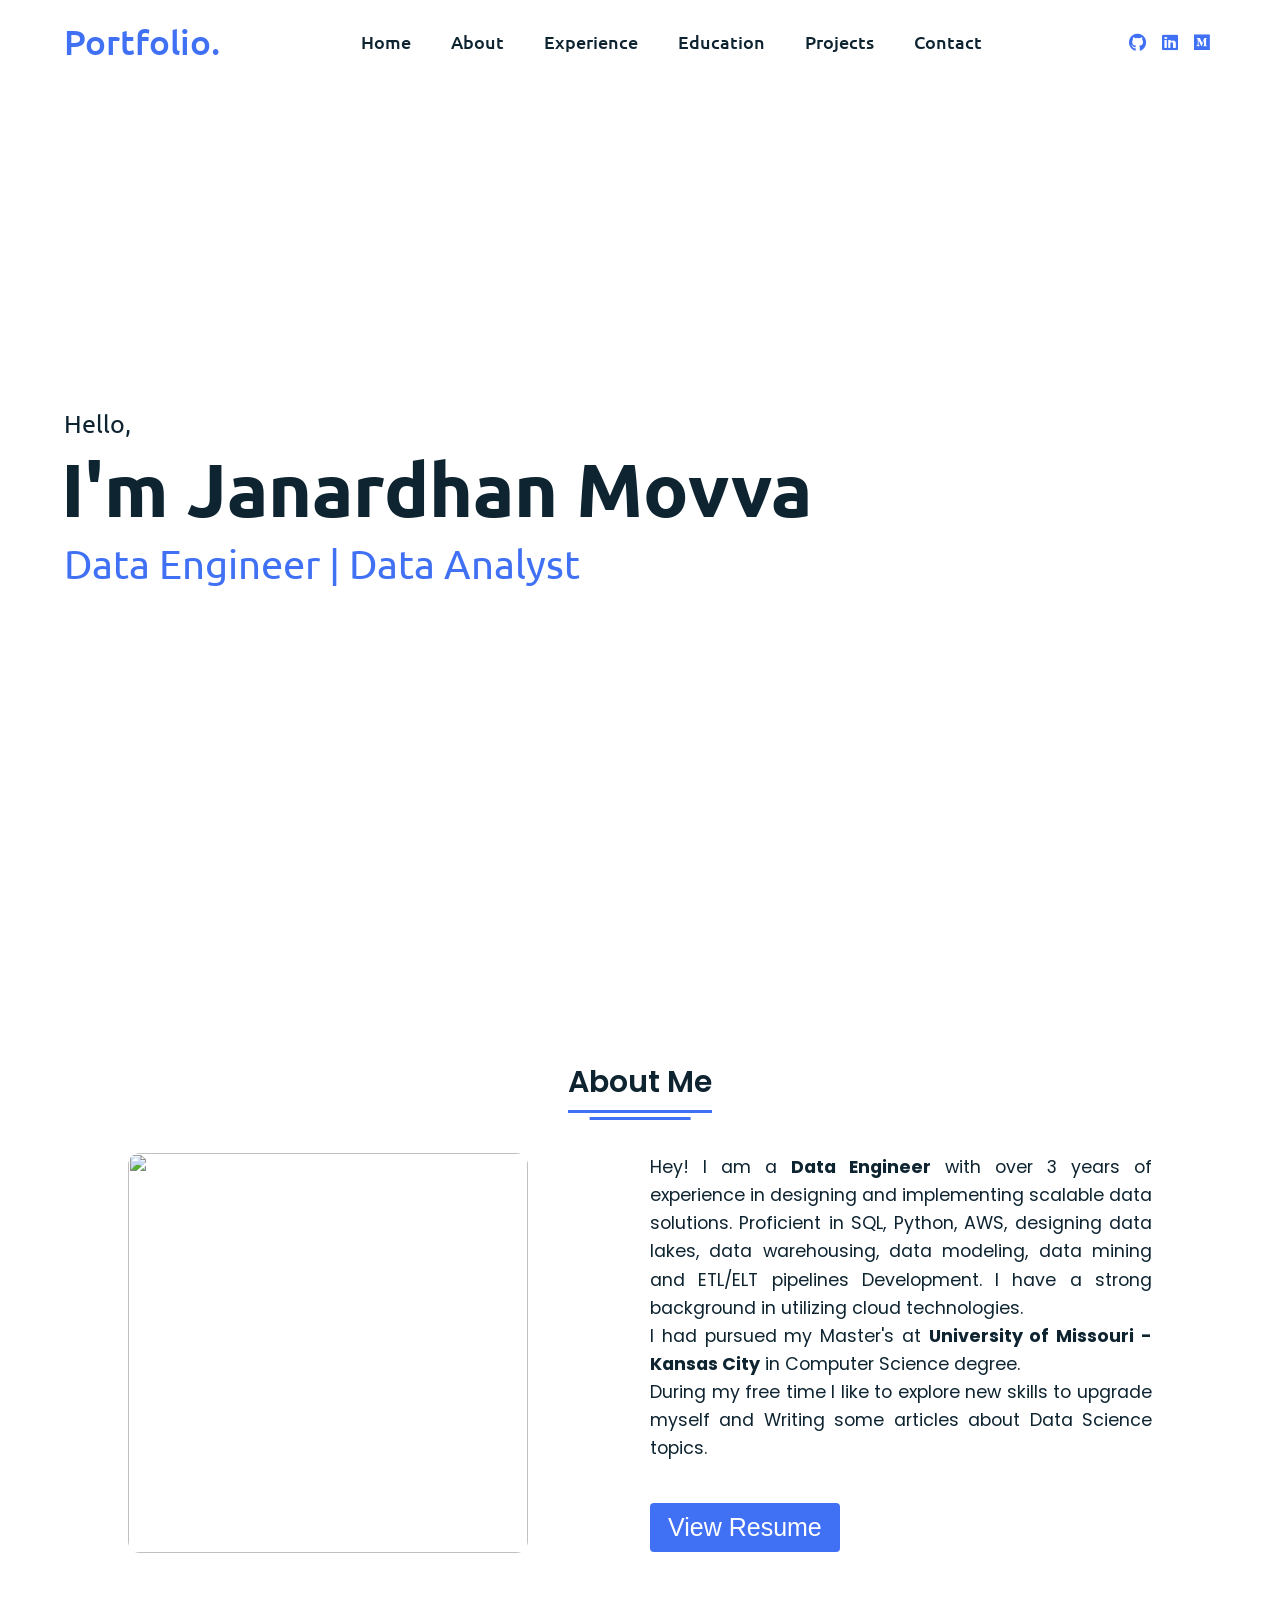
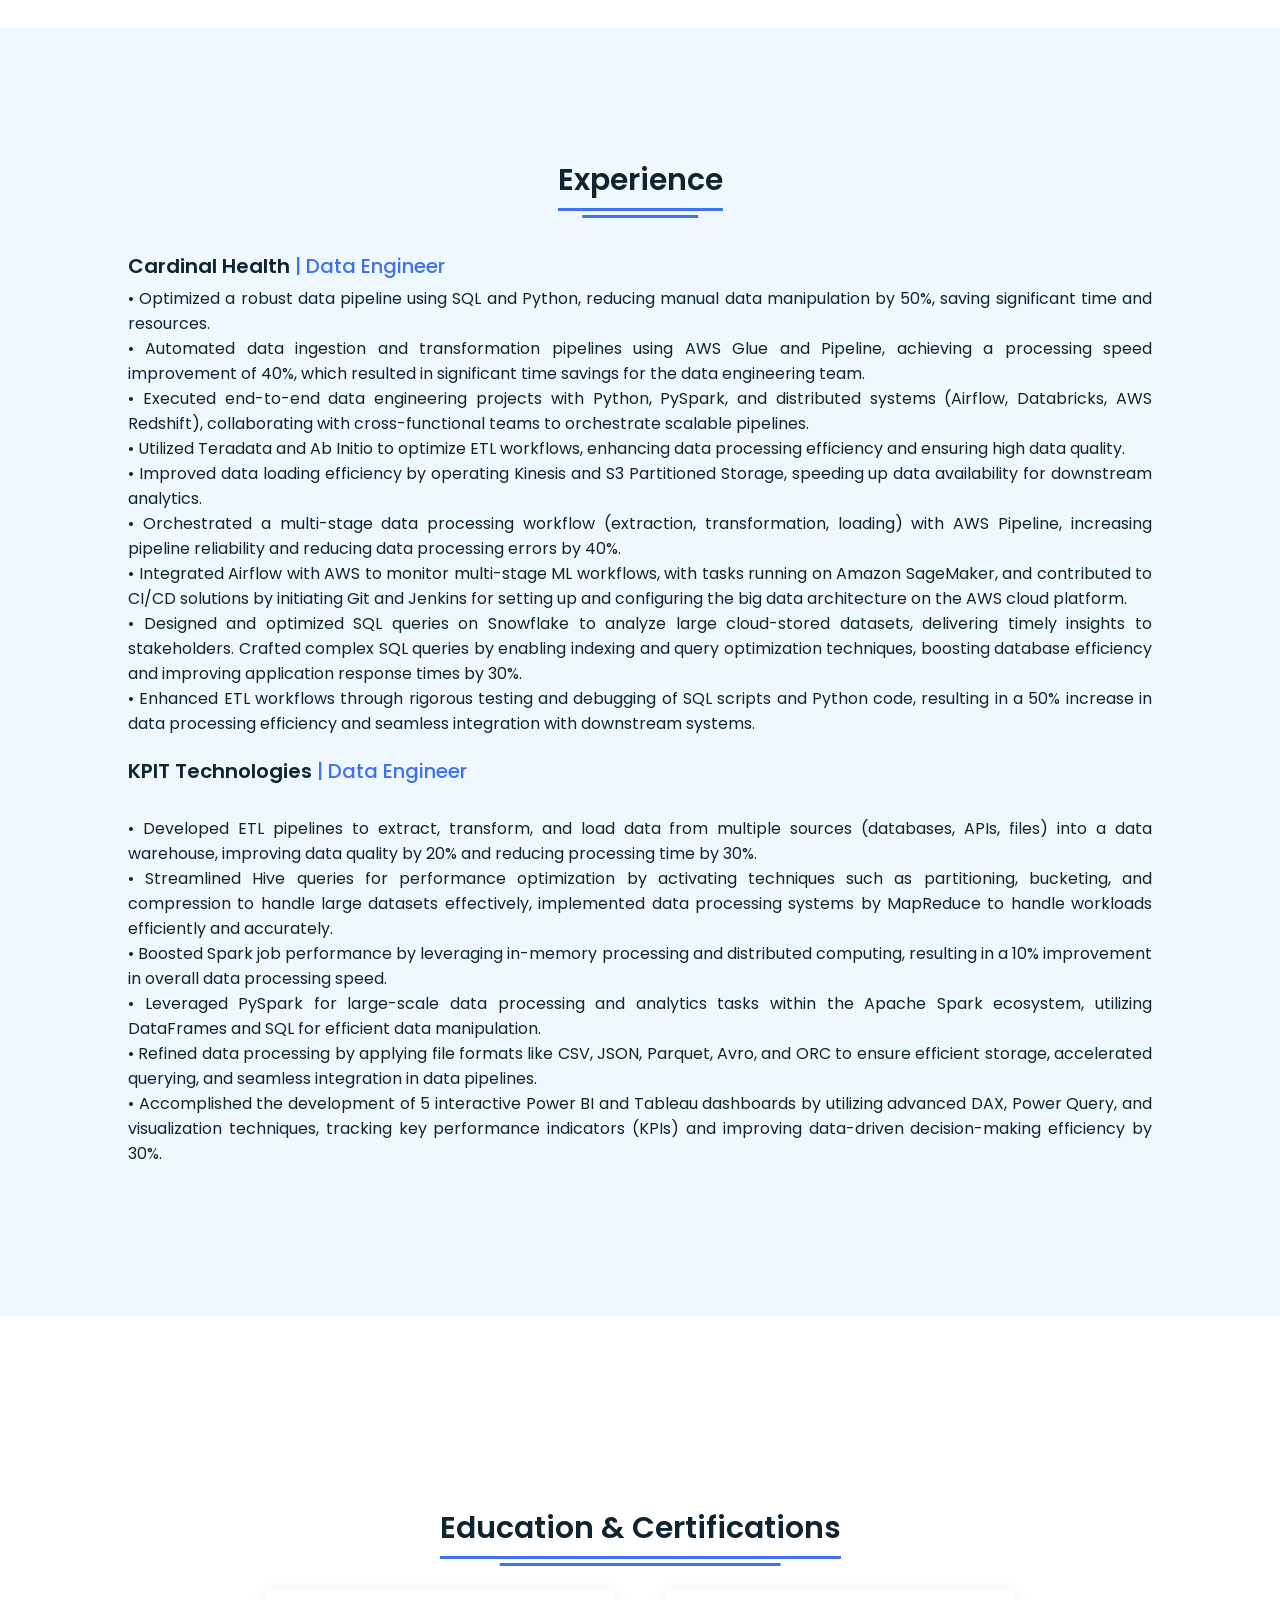
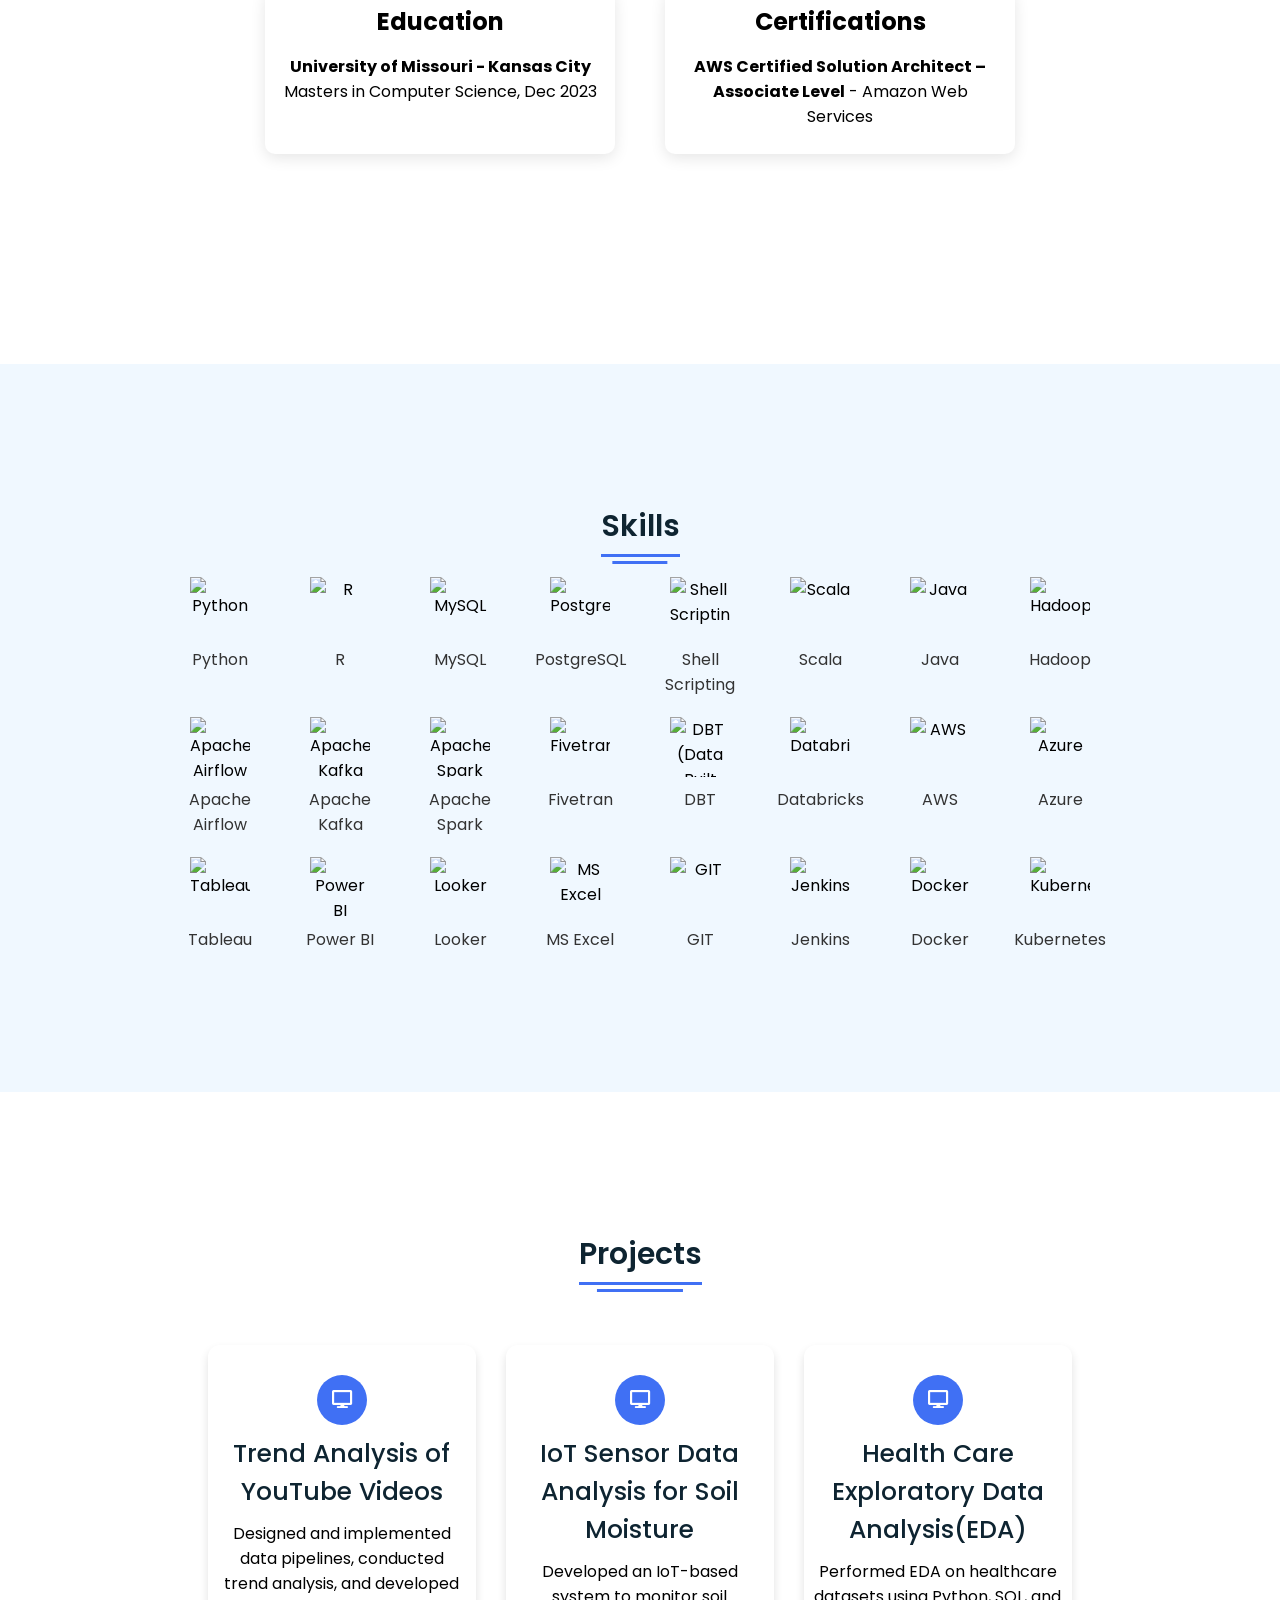
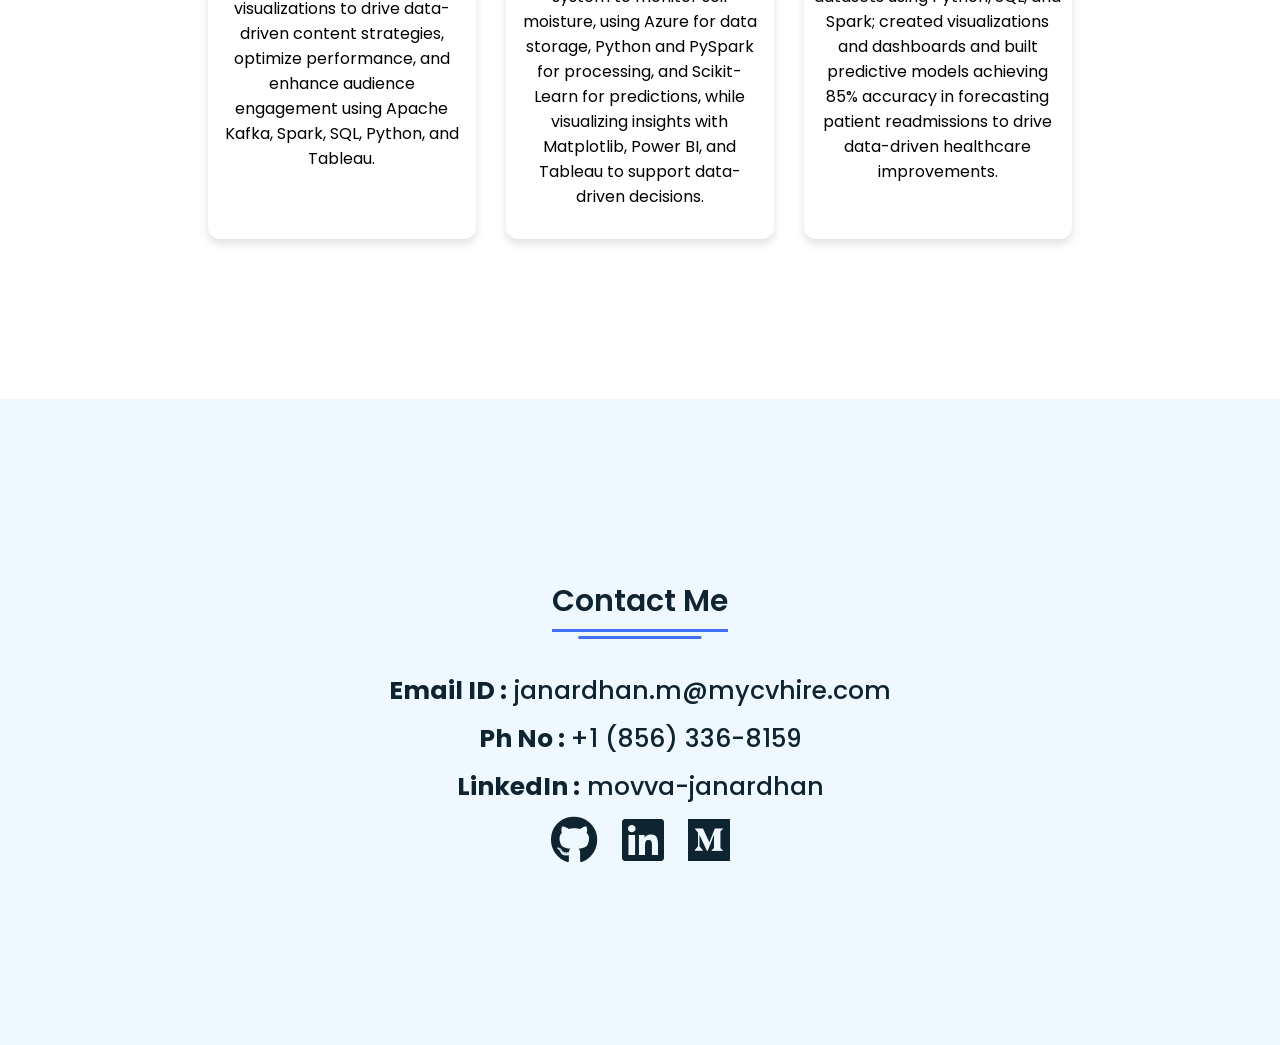
==== index.html @ 85377a3e "first" ====
<!DOCTYPE html>
<!-- Website - www.codingnepalweb.com -->
<html lang="en" dir="ltr">

<head>
  <meta charset="UTF-8" />
  <title>Portfolio</title>
  <link rel="stylesheet" href="style.css" />
  <!-- Fontawesome CDN Link -->
  <link rel="stylesheet" href="https://cdnjs.cloudflare.com/ajax/libs/font-awesome/5.15.2/css/all.min.css" />
  <meta name="viewport" content="width=device-width, initial-scale=1.0" />
</head>

<body>
  <!-- Move to up button -->
  <div class="scroll-button">
    <a href="#home"><i class="fas fa-arrow-up"></i></a>
  </div>
  <!-- navgaition menu -->
  <nav>
    <div class="navbar">
      <div class="logo"><a href="#">Portfolio.</a></div>
      <ul class="menu">
        <li><a href="#home">Home</a></li>
        <li><a href="#about">About</a></li>
        <li><a href="#experience">Experience</a></li>
        <li><a href="#education-certifications">Education</a></li>
        <li><a href="#services">Projects</a></li>
        <li><a href="#contact">Contact</a></li>
        <div class="cancel-btn">
          <i class="fas fa-times"></i>
        </div>
      </ul>
      <div class="media-icons">
        <a href="https://github.com/Janardhan-Movva"><i class="fab fa-github"></i></a>
        <a href="https://www.linkedin.com/in/movva-janardhan/"><i class="fab fa-linkedin"></i></a>
        <a href="https://medium.com/@movva816"><i class="fab fa-medium"></i></a>
      </div>
    </div>
    <div class="menu-btn">
      <i class="fas fa-bars"></i>
    </div>
  </nav>

  <!-- Home Section Start -->
  <section class="home" id="home">
    <div class="home-content">
      <div class="text">
        <div class="text-one">Hello,</div>
        <div class="text-two">I'm Janardhan Movva</div>
        <div class="text-three">Data Engineer | Data Analyst</div>
      </div>
    </div>
  </section>

  <!-- About Section Start -->
  <section class="about" id="about">
    <div class="content">
      <div class="title"><span>About Me</span></div>
      <div class="about-details">
        <div class="left">
          <img src="images/about.png" alt="" />
        </div>
        <div class="right">
          <p>
            Hey! I am a <strong>Data Engineer</strong> with over 3 years of experience in designing and implementing scalable data solutions.
            Proficient in SQL, Python, AWS, designing data lakes, data warehousing, data modeling, data mining and ETL/ELT pipelines Development. 
            I have a strong background in utilizing cloud technologies.
            <br>I had pursued my Master's at <strong>University of Missouri - Kansas City</strong> in Computer Science degree.
            <br>During my free time I like to explore new skills to upgrade myself and Writing some articles about Data Science topics.
          </p>
          <div class="button">
            <button><a class="about-button" href="">View Resume</a></button>
          </div>
        </div>
      </div>
    </div>
  </section>

  <!-- My Skill Section Start -->
  <!-- Section Tag and Other Div will same where we need to put same CSS -->
  <section class="experience" id="experience">
    <div class="content">
      <div class="title"><span>Experience</span></div>
      <div class="experience-details">
        <div class="text">
          <div class="company-position">
            <span class="company">Cardinal Health</span> | <span class="position">Data Engineer</span>
          </div>
          <p>• Optimized a robust data pipeline using SQL and Python, reducing manual data manipulation by 50%, saving significant time and resources.
            <br>• Automated data ingestion and transformation pipelines using AWS Glue and Pipeline, achieving a processing speed improvement of 40%, which
            resulted in significant time savings for the data engineering team.
            <br>• Executed end-to-end data engineering projects with Python, PySpark, and distributed systems (Airflow, Databricks, AWS Redshift), collaborating
            with cross-functional teams to orchestrate scalable pipelines.
            <br>• Utilized Teradata and Ab Initio to optimize ETL workflows, enhancing data processing efficiency and ensuring high data quality.
            <br>• Improved data loading efficiency by operating Kinesis and S3 Partitioned Storage, speeding up data availability for downstream analytics.
            <br>• Orchestrated a multi-stage data processing workflow (extraction, transformation, loading) with AWS Pipeline, increasing pipeline reliability
            and reducing data processing errors by 40%.
            <br>• Integrated Airflow with AWS to monitor multi-stage ML workflows, with tasks running on Amazon SageMaker, and contributed to CI/CD
            solutions by initiating Git and Jenkins for setting up and configuring the big data architecture on the AWS cloud platform.
            <br>• Designed and optimized SQL queries on Snowflake to analyze large cloud-stored datasets, delivering timely insights to stakeholders. Crafted
            complex SQL queries by enabling indexing and query optimization techniques, boosting database efficiency and improving application response
            times by 30%.
            <br>• Enhanced ETL workflows through rigorous testing and debugging of SQL scripts and Python code, resulting in a 50% increase in data processing
            efficiency and seamless integration with downstream systems.</p>
        </div>
        <div class="text">
          <div class="company-position">
            <span class="company">KPIT Technologies</span> | <span class="position">Data Engineer</span>
          </div>
          <p><br>• Developed ETL pipelines to extract, transform, and load data from multiple sources (databases, APIs, files) into a data warehouse, improving data quality by 20% and reducing processing time by 30%. <br>
            • Streamlined Hive queries for performance optimization by activating techniques such as partitioning, bucketing, and compression to handle large datasets effectively, implemented data processing systems by MapReduce to handle workloads efficiently and accurately. <br>
            • Boosted Spark job performance by leveraging in-memory processing and distributed computing, resulting in a 10% improvement in overall data processing speed. <br>
            • Leveraged PySpark for large-scale data processing and analytics tasks within the Apache Spark ecosystem, utilizing DataFrames and SQL for efficient data manipulation. <br>
            • Refined data processing by applying file formats like CSV, JSON, Parquet, Avro, and ORC to ensure efficient storage, accelerated querying, and seamless integration in data pipelines. <br>
            • Accomplished the development of 5 interactive Power BI and Tableau dashboards by utilizing advanced DAX, Power Query, and visualization techniques, tracking key performance indicators (KPIs) and improving data-driven decision-making efficiency by 30%. <br></p>
        </div>
      </div>
    </div>
  </section>
  
 <!-- Education & Certifications Section Start -->
<section class="education-certifications" id="education-certifications">
  <div class="content">
    <div class="title"><span>Education & Certifications</span></div>
    <div class="education-certifications-details">
      <div class="education">
        <h3>Education</h3>
        <ul>
          <li><strong>University of Missouri - Kansas City</strong> Masters in Computer Science, Dec 2023</li>
        </ul>
      </div>
      <div class="certifications">
        <h3>Certifications</h3>
        <ul>
          <li><strong>AWS Certified Solution Architect – Associate Level</strong> - Amazon Web Services</li>
          
        </ul>
      </div>
    </div>
  </div>
</section>
<!-- Education & Certifications Section End -->



  <!-- Skills Section Start -->
<section class="skills" id="skills">
  <div class="content">
    <div class="title"><span>Skills</span></div>
    <div class="skills-grid">
      <div class="skill-item">
        <img src="images/python.png" alt="Python" />
        <p>Python</p>
      </div>
      <div class="skill-item">
        <img src="images/r.png" alt="R" />
        <p>R</p>
      </div>
      <div class="skill-item">
        <img src="images/mysql.png" alt="MySQL" />
        <p>MySQL</p>
      </div>
      <div class="skill-item">
        <img src="images/postgresql.png" alt="PostgreSQL" />
        <p>PostgreSQL</p>
      </div>
      <div class="skill-item">
        <img src="images/bash.png" alt="Shell Scripting" />
        <p>Shell Scripting</p>
      </div>
      <div class="skill-item">
        <img src="images/scala.png" alt="Scala" />
        <p>Scala</p>
      </div>
      <div class="skill-item">
        <img src="images/java.png" alt="Java" />
        <p>Java</p>
      </div>
      <div class="skill-item">
        <img src="images/hadoop.png" alt="Hadoop" />
        <p>Hadoop</p>
      </div>
      <div class="skill-item">
        <img src="images/airflow.png" alt="Apache Airflow 2.7.2" />
        <p>Apache Airflow</p>
      </div>
      <div class="skill-item">
        <img src="images/kafka.png" alt="Apache Kafka" />
        <p>Apache Kafka</p>
      </div>
      <div class="skill-item">
        <img src="images/spark.png" alt="Apache Spark 3.4" />
        <p>Apache Spark</p>
      </div>
      <div class="skill-item">
        <img src="images/fivetran.png" alt="Fivetran" />
        <p>Fivetran</p>
      </div>
      <div class="skill-item">
        <img src="images/dbt.png" alt="DBT (Data Built Tool)" />
        <p>DBT</p>
      </div>
      <div class="skill-item">
        <img src="images/databricks.png" alt="Databricks" />
        <p>Databricks</p>
      </div>
      <div class="skill-item">
        <img src="images/aws.png" alt="AWS" />
        <p>AWS</p>
      </div>
      <div class="skill-item">
        <img src="images/azure.png" alt="Azure" />
        <p>Azure</p>
      </div>
      <div class="skill-item">
        <img src="images/tableau.png" alt="Tableau" />
        <p>Tableau</p>
      </div>
      <div class="skill-item">
        <img src="images/powerbi.png" alt="Power BI" />
        <p>Power BI</p>
      </div>
      <div class="skill-item">
        <img src="images/looker.png" alt="Looker" />
        <p>Looker</p>
      </div>
      <div class="skill-item">
        <img src="images/excel.png" alt="MS Excel" />
        <p>MS Excel</p>
      </div>
      <div class="skill-item">
        <img src="images/git.png" alt="GIT" />
        <p>GIT</p>
      </div>
      <div class="skill-item">
        <img src="images/jenkins.png" alt="Jenkins" />
        <p>Jenkins</p>
      </div>
      <div class="skill-item">
        <img src="images/docker.png" alt="Docker" />
        <p>Docker</p>
      </div>
      <div class="skill-item">
        <img src="images/kubernetes.png" alt="Kubernetes" />
        <p>Kubernetes</p>
      </div>
    </div>
  </div>
</section>




  <!-- My Services Section Start -->
  <section class="services" id="services">
    <div class="content">
      <div class="title"><span>Projects</span></div>
      <div class="boxes">
        <div class="box">
          <div class="icon">
            <i class="fas fa-desktop"></i>
          </div>
          <div class="topic">Trend Analysis of YouTube Videos</div>
          <p>Designed and implemented data pipelines, conducted trend analysis, and developed visualizations to drive data-driven 
            content strategies, optimize performance, and enhance audience engagement using Apache Kafka, Spark, SQL, Python, and Tableau.</p>
        </div>
        <div class="box">
          <div class="icon">
            <i class="fas fa-desktop"></i>
          </div>
          <div class="topic">IoT Sensor Data Analysis for Soil Moisture</div>
          <p>Developed an IoT-based system to monitor soil moisture, using Azure for data storage, Python and PySpark for processing, 
            and Scikit-Learn for predictions, while visualizing insights with Matplotlib, Power BI, and Tableau to support data-driven decisions.</p>
        </div>
        <div class="box">
          <div class="icon">
            <i class="fas fa-desktop"></i>
          </div>
          <div class="topic">Health Care Exploratory Data Analysis(EDA)</div>
          <p>Performed EDA on healthcare datasets using Python, SQL, and Spark; created visualizations and dashboards and built 
            predictive models achieving 85% accuracy in forecasting patient readmissions to drive data-driven healthcare improvements.</p>
        </div>
      </div>
    </div>
  </section>

  <!-- Contact Me section Start -->
  <section class="contact" id="contact">
    <div class="content">
      <div class="title"><span>Contact Me</span></div>
      <div class="text">
        <div class="topic"><strong>Email ID :</strong> janardhan.m@mycvhire.com</div>
        <div class="topic"><strong>Ph No : </strong>+1 (856) 336-8159 </div>
        <div class="topic"><strong>LinkedIn :</strong> movva-janardhan </div>
        <a href="https://github.com/Janardhan-Movva"><i class="fab fa-github"></i></a>
        <a href="https://www.linkedin.com/in/movva-janardhan/"><i class="fab fa-linkedin"></i></a>
        <a href="https://medium.com/@movva816"><i class="fab fa-medium"></i></a>
        
      </div>
    </div>
  </section>

  

  <script src="script.js"></script>
</body>

</html>
---- style.css ----
/* Google Font CDN Link */
@import url('https://fonts.googleapis.com/css2?family=Poppins:wght@400;500;600;700&family=Ubuntu:wght@400;500;700&display=swap');

* {
  margin: 0;
  padding: 0;
  box-sizing: border-box;
  text-decoration: none;
  scroll-behavior: smooth;
}

/* Custom Scroll Bar CSS */
::-webkit-scrollbar {
  width: 10px;
}

::-webkit-scrollbar-track {
  background: #f1f1f1;
}

::-webkit-scrollbar-thumb {
  background: #6e93f7;
  border-radius: 12px;
  transition: all 0.3s ease;
}

::-webkit-scrollbar-thumb:hover {
  background: #4070f4;
}

/* navbar styling */
nav {
  position: fixed;
  width: 100%;
  padding: 20px 0;
  z-index: 998;
  transition: all 0.3s ease;
  font-family: 'Ubuntu', sans-serif;
}

nav.sticky {
  background: #4070f4;
  padding: 13px 0;
}

nav .navbar {
  width: 90%;
  display: flex;
  justify-content: space-between;
  align-items: center;
  margin: auto;
}

nav .navbar .logo a {
  font-weight: 500;
  font-size: 35px;
  color: #4070f4;
}

nav.sticky .navbar .logo a {
  color: #fff;
}

nav .navbar .menu {
  display: flex;
  position: relative;
}

nav .navbar .menu li {
  list-style: none;
  margin: 0 20px;
}

.navbar .menu a {
  font-size: 18px;
  font-weight: 500;
  color: #0E2431;
  padding: 6px 0;
  transition: all 0.4s ease;
}

.navbar .menu a:hover {
  color: #4070f4;
}

nav.sticky .menu a {
  color: #FFF;
}

nav.sticky .menu a:hover {
  color: #0E2431;
}

.navbar .media-icons a {
  color: #4070f4;
  font-size: 18px;
  margin: 0 6px;
}

nav.sticky .media-icons a {
  color: #FFF;
}

/* Side Navigation Menu Button CSS */
nav .menu-btn,
.navbar .menu .cancel-btn {
  position: absolute;
  color: #fff;
  right: 30px;
  top: 20px;
  font-size: 20px;
  cursor: pointer;
  transition: all 0.3s ease;
  display: none;
}

nav .menu-btn {
  color: #4070f4;
}

nav.sticky .menu-btn {
  color: #FFF;
}

.navbar .menu .menu-btn {
  color: #fff;
}

/* home section styling */
.home {
  height: 100vh;
  width: 100%;
  background: url("images/background1.png") no-repeat;
  background-size: cover;
  background-position: center;
  background-attachment: fixed;
  font-family: 'Ubuntu', sans-serif;
}

.home .home-content {
  width: 90%;
  height: 100%;
  margin: auto;
  display: flex;
  flex-direction: column;
  justify-content: center;
}

.home .text-one {
  font-size: 25px;
  color: #0E2431;
}

.home .text-two {
  color: #0E2431;
  font-size: 75px;
  font-weight: 600;
  margin-left: -3px;
}

.home .text-three {
  font-size: 40px;
  margin: 5px 0;
  color: #4070f4;
}

.home .text-four {
  font-size: 23px;
  margin: 5px 0;
  color: #0E2431;
}

.home .button {
  margin: 14px 0;
}

.home .button button {
  outline: none;
  padding: 8px 16px;
  border-radius: 6px;
  font-size: 25px;
  font-weight: 400;
  background: #4070f4;
  color: #fff;
  cursor: pointer;
  border: 2px solid transparent;
  transition: all 0.4s ease;
}

.home .button button:hover {
  border-color: #4070f4;
  background-color: #fff;
  color: #4070f4;
}

/* About Section Styling */
/* Those Elements Where We Have Apply Same CSS,
 I'm Selecting Directly 'Section Tag' and 'Class'  */
section {
  padding-top: 100px;
}

section .content {
  width: 80%;
  margin: 40px auto;
  font-family: 'Poppins', sans-serif;
}

/* About Section */
.about .content {
  width: 80%;
  margin: auto;
  padding: 60px 0;
}

.about-details {
  display: flex; /* Set flex layout for alignment */
  align-items: start; /* Align items from the top */
}

.about-details .left {
  flex: 1;
  padding-right: 20px; /* Add space between image and text */
}

.about-details .left img {
  max-width: 100%; /* Ensure image is responsive */
  height: auto;
}

.about-details .right {
  flex: 1;
  display: flex;
  flex-direction: column;
  justify-content: flex-start;
}

.about-details .right p {
  font-size: 1.1rem;
  color: #0E2431;
  line-height: 1.6;
  margin-bottom: 20px;
}

.about-details .button {
  margin-top: 20px;
}

.about-button {
  text-decoration: none;
  color: white;
}

section .title {
  display: flex;
  justify-content: center;
  margin-bottom: 40px;
}

section .title span {
  color: #0E2431;
  font-size: 30px;
  font-weight: 600;
  position: relative;
  padding-bottom: 8px;
}

section .title span::before,
section .title span::after {
  content: '';
  position: absolute;
  height: 3px;
  width: 100%;
  background: #4070f4;
  left: 0;
  bottom: 0;
}

section .title span::after {
  bottom: -7px;
  width: 70%;
  left: 50%;
  transform: translateX(-50%);
}

.about .about-details .left {
  width: 45%;
}

.about .left img {
  height: 400px;
  width: 400px;
  object-fit: cover;
  border-radius: 12px;
}

.about-details .right {
  width: 55%;
}

section .topic {
  color: #0E2431;
  font-size: 25px;
  font-weight: 500;
  margin-bottom: 10px;
}

.about-details .right p {
  text-align: justify;
  color: #0E2431;
}

section .button {
  margin: 16px 0;
}

section .button button {
  outline: none;
  padding: 8px 16px;
  border-radius: 4px;
  font-size: 25px;
  font-weight: 400;
  background: #4070f4;
  color: #fff;
  border: 2px solid transparent;
  cursor: pointer;
  transition: all 0.4s ease;
}

.about-button {
  color: #fff;
  text-decoration: none;
}

section .button button:hover {
  border-color: #4070f4;
  background-color: #fff;
  color: #4070f4;
}

/* Education & Certifications Section */
.education-certifications {
  padding: 150px 150px; /* Adjusted padding for better fitting */
  background-color: white; /* Light background */
  text-align: center;
  box-sizing: border-box; /* Ensures proper padding and margin calculations */
}

.education-certifications .title {
  font-size: 2rem;
  margin-bottom: 30px; /* Increased margin for better spacing */
  font-weight: bold;
}

.education-certifications-details {
  display: flex;
  justify-content: center;
  gap: 50px; /* Reduced gap for better content alignment */
  flex-wrap: wrap;
  max-width: 100%; /* Allows content to scale across different screen sizes */
  margin: 0 auto;
}

.education, .certifications {
  background-color: #fff;
  padding: 15px;
  border-radius: 10px; /* Slightly smaller border radius for a cleaner look */
  box-shadow: 0 4px 15px rgba(0, 0, 0, 0.1); /* Slightly stronger shadow */
  width: 100%; /* Make sections responsive to screen size */
  max-width: 350px; /* Limit maximum width for each box */
  text-align: center;
  margin-bottom: 20px; /* Space between each section */
}

.education h3, .certifications h3 {
  font-size: 1.5rem;
  margin-bottom: 15px; /* Increased margin for better spacing */
}

.education ul, .certifications ul {
  list-style-type: none;
  padding: 0;
  margin: 0;
}

.education li, .certifications li {
  font-size: 1rem;
  margin-bottom: 10px;
}

.education li strong, .certifications li strong {
  font-weight: bold;
}

/* Responsive Design */
@media screen and (max-width: 1200px) {
  .education-certifications-details {
    gap: 20px; /* Reduce gap for medium screens */
  }
}

@media screen and (max-width: 768px) {
  .education-certifications {
    padding: 40px 10px; /* Adjust padding for smaller screens */
  }

  .education-certifications-details {
    flex-direction: column; /* Stack sections vertically */
    align-items: center; /* Center-align the sections */
  }

  .education, .certifications {
    width: 90%; /* Make sections take up 90% of screen width */
    max-width: none; /* Allow sections to fill available space */
  }
}

@media screen and (max-width: 480px) {
  .education-certifications .title {
    font-size: 1.6rem; /* Adjust title font size for small screens */
  }

  .education, .certifications {
    width: 100%; /* Make sections full width on very small screens */
  }
}



/* Skills Section */
.skills {
  padding: 50px 20px;
  background-color: #f4f4f4; /* Light background */
}

.skills .title {
  text-align: center;
  font-size: 2rem;
  margin-bottom: 20px;
  color: #333;
}

.skills-grid {
  display: flex;
  flex-wrap: wrap;
  justify-content: center;
  gap: 20px;
}

.skill-item {
  display: flex;
  flex-direction: column;
  align-items: center;
  text-align: center;
  width: 100px; /* Adjust size as needed */
}

.skill-item img {
  width: 60px;
  height: 60px;
  object-fit: contain;
  margin-bottom: 10px;
}

.skill-item p {
  font-size: 1rem;
  color: #333;
}

/* Responsive Design */
@media (max-width: 768px) {
  .skill-item {
    width: 80px;
  }

  .skill-item img {
    width: 50px;
    height: 50px;
  }
}



/* Experience Section Styling */
.experience {
  background: #F0F8FF;
  padding-top: 40px;
  padding-bottom: 40px;
}

.experience .content {
  padding: 50px 0;
}

.experience .title span {
  color: #0E2431;
  font-size: 30px;
  font-weight: 600;
  padding-bottom: 8px;
}

.experience-details {
  display: flex;
  flex-direction: column;
}

.experience-details .text {
  margin-bottom: 20px;
}

.company-position {
  font-size: 20px;
  color: #4070f4;
  font-weight: 500;
}

.experience-details .company {
  color: #0E2431;
  font-weight: 600;
}

.experience-details .position {
  color: #4070f4;
  font-weight: 500;
}

.experience-details p {
  color: #0E2431;
  text-align: justify;
  margin-top: 5px;
}

/* Skills Section */
.skills {
  padding: 100px 20px;
  background-color: #F0F8FF;
  text-align: center;
}

.skills .title {
  font-size: 2.5rem;
  font-weight: bold;
  margin-bottom: 20px;
  color: #0E2431;
}

.skills-container {
  display: flex;
  flex-wrap: wrap;
  justify-content: center;
  gap: 20px;
}

.skill {
  display: flex;
  flex-direction: column;
  align-items: center;
  width: 120px;
  padding: 10px;
  border: 1px solid #ddd;
  border-radius: 8px;
  background-color: #ffffff;
  box-shadow: 0px 4px 6px rgba(0, 0, 0, 0.1);
  transition: transform 0.2s, box-shadow 0.2s;
}

.skill i {
  font-size: 2.5rem;
  color: #0078D4; /* Adjust icon color */
  margin-bottom: 10px;
}

.skill span {
  font-size: 1rem;
  font-weight: 600;
  color: #333;
}

.skill:hover {
  transform: translateY(-5px);
  box-shadow: 0px 6px 10px rgba(0, 0, 0, 0.15);
}



/* My Services CSS */
.services{
  background : white;
  padding: 100px 100px;
}
.services .boxes {
  display: flex;
  flex-wrap: wrap;
  justify-content: space-between;
}

.services .boxes .box {
  margin: 20px 0;
  width: calc(100% / 3 - 20px);
  text-align: center;
  border-radius: 12px;
  padding: 30px 10px;
  box-shadow: 0 5px 10px rgba(0, 0, 0, 0.12);
  cursor: default;
  transition: all 0.4s ease;
}

.services .boxes .box:hover {
  background: #4070f4;
  color: white;
}

.services .boxes .box .icon {
  height: 50px;
  width: 50px;
  background: #4070f4;
  border-radius: 50%;
  text-align: center;
  line-height: 50px;
  font-size: 18px;
  color: white;
  margin: 0 auto 10px auto;
  transition: all 0.4s ease;
}

.boxes .box:hover .icon {
  background-color: white;
  color: #4070f4;
}

.services .boxes .box:hover .topic,
.services .boxes .box:hover p {
  color: #0E2431;
  transition: all 0.4s ease;
}

.services .boxes .box:hover .topic,
.services .boxes .box:hover p {
  color: white;
}

/* Contact Me CSS */
.contact {
  background: #F0F8FF;
  padding: 150px 100px;
}

.contact .content {
  margin: 0 auto;
  padding: 30px 0;
}

.contact .text {
  width: 80%;
  text-align: center;
  margin: auto;
}

/* Footer CSS */
footer {
  background: #4070f4;
  padding: 15px 0;
  text-align: center;
  font-family: 'Poppins', sans-serif;
}

footer .text span {
  font-size: 17px;
  font-weight: 400;
  color: #fff;
}

footer .text span a {
  font-weight: 500;
  color: #FFF;
}

footer .text span a:hover {
  text-decoration: underline;
}

/* Scroll TO Top Button CSS */
.scroll-button a {
  position: fixed;
  bottom: 20px;
  right: 20px;
  color: #fff;
  background: #4070f4;
  padding: 7px 12px;
  ;
  font-size: 18px;
  border-radius: 6px;
  box-shadow: rgba(0, 0, 0, 0.15);
  display: none;
}

/* Responsive Media Query */
@media (max-width: 1190px) {
  section .content {
    width: 85%;
  }
}

@media (max-width: 1000px) {
  .about .about-details {
    justify-content: center;
    flex-direction: column;
  }

  .about .about-details .left {
    display: flex;
    justify-content: center;
    width: 100%;
  }

  .about-details .right {
    width: 90%;
    margin: 40px 0;
  }

  .services .boxes .box {
    margin: 20px 0;
    width: calc(100% / 2 - 20px);
  }
}

@media (max-width: 900px) {
  .about .left img {
    height: 350px;
    width: 350px;
  }
}

@media (max-width: 750px) {
  nav .navbar {
    width: 90%;
  }

  nav .navbar .menu {
    position: fixed;
    left: -100%;
    top: 0;
    background: #0E2431;
    height: 100vh;
    max-width: 400px;
    width: 100%;
    padding-top: 60px;
    flex-direction: column;
    align-items: center;
    transition: all 0.5s ease;
  }

  .navbar.active .menu {
    left: 0;
  }

  nav .navbar .menu a {
    font-size: 23px;
    display: block;
    color: #fff;
    margin: 15px 0;
  }

  nav.sticky .menu a:hover {
    color: #4070f4;
  }

  nav .navbar .media-icons {
    display: none;
  }

  nav .menu-btn,
  .navbar .menu .cancel-btn {
    display: block;
  }

  .home .text-two {
    font-size: 65px;
  }

  .home .text-three {
    font-size: 35px;
  }

  .skills .skills-details {
    align-items: center;
    justify-content: center;
    flex-direction: column;
  }

  .skills-details .text {
    width: 100%;
    margin-bottom: 50px;
  }

  .skills-details .boxes {
    justify-content: center;
    align-items: center;
    width: 100%;
  }

  .services .boxes .box {
    margin: 20px 0;
    width: 100%;
  }

  .contact .text {
    width: 100%;
  }
}

@media (max-width: 500px) {
  .home .text-two {
    font-size: 55px;
  }

  .home .text-three {
    font-size: 33px;
  }

  .skills-details .boxes .per {
    font-size: 50px;
    color: #4070f4;
  }
}

/* Contact Section */
.contact .text a i {
  font-size: 48px; /* Set icon size very large */
  color: #0E2431; /* Optional: Change icon color */
  margin: 0 10px; /* Space between icons */
  transition: transform 0.2s; /* Smooth scaling on hover */
}

.contact .text a i:hover {
  transform: scale(1.2); /* Slightly enlarge icon on hover */
}
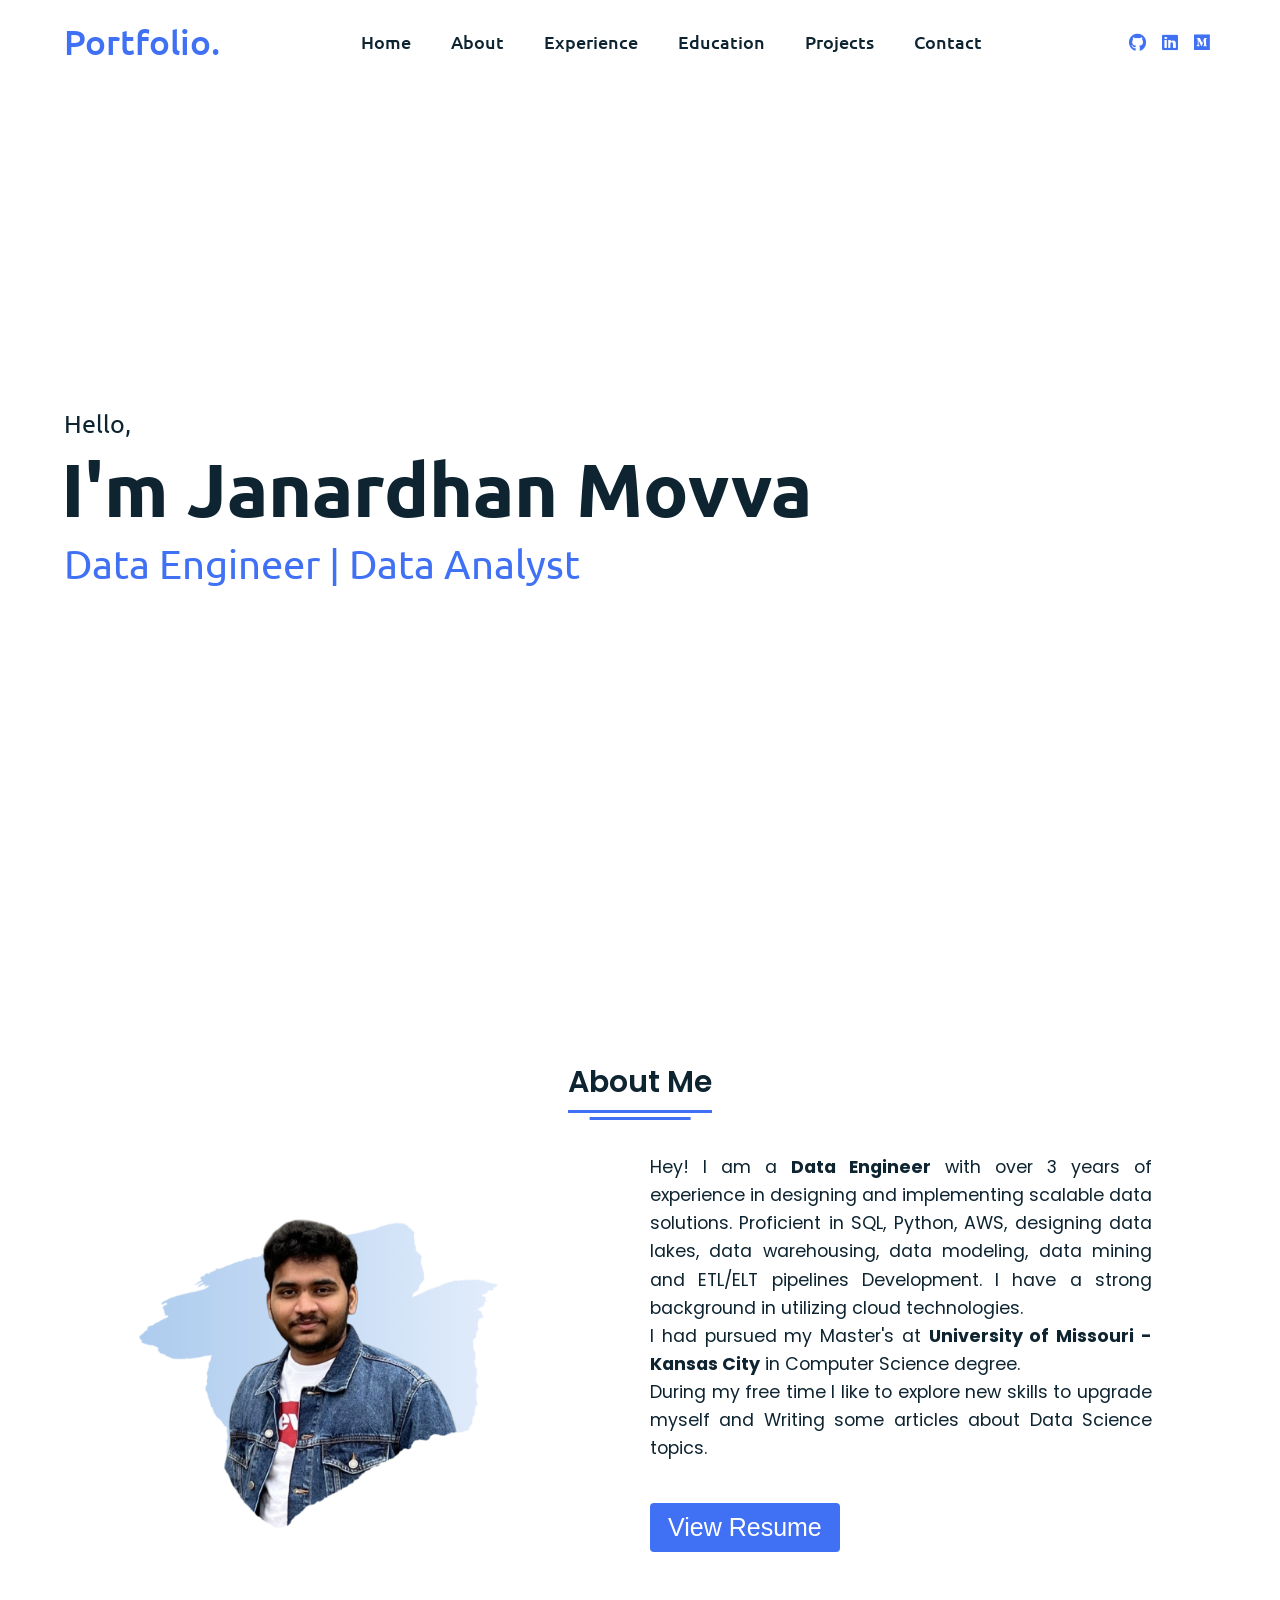
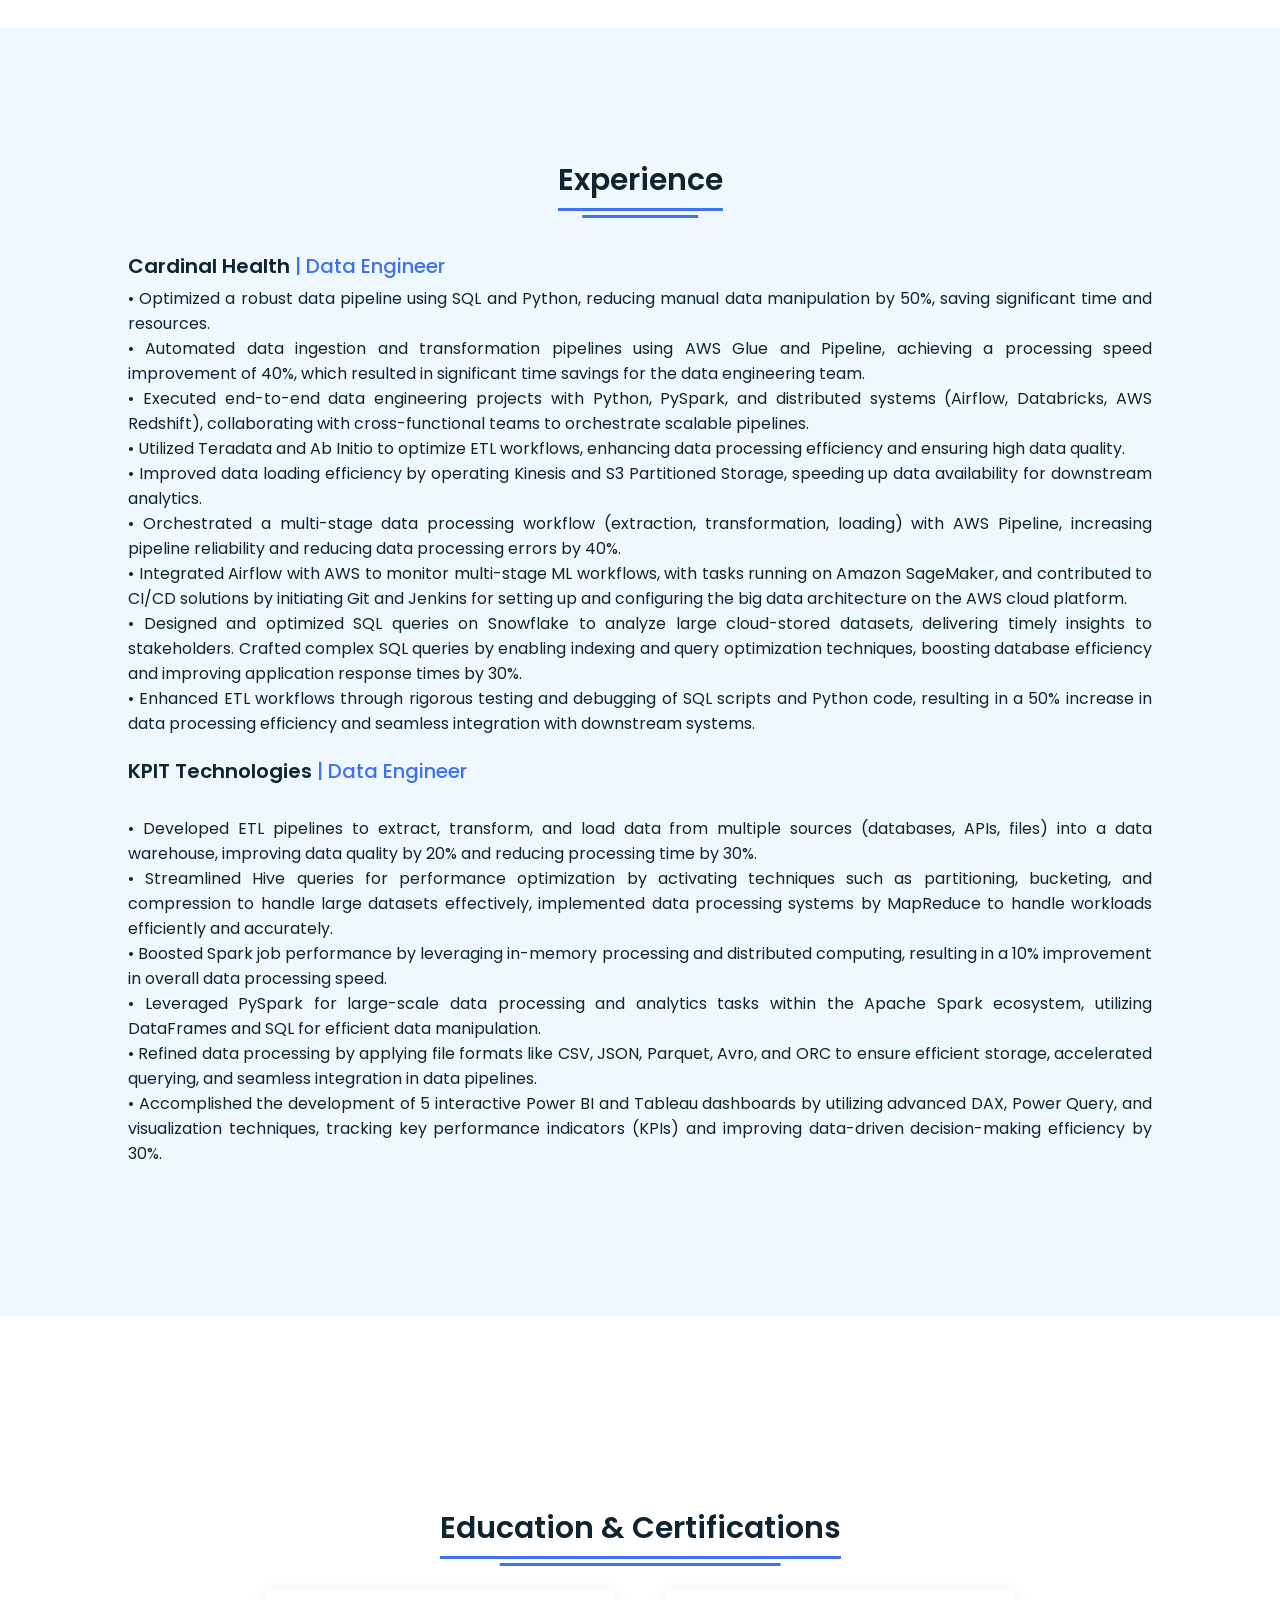
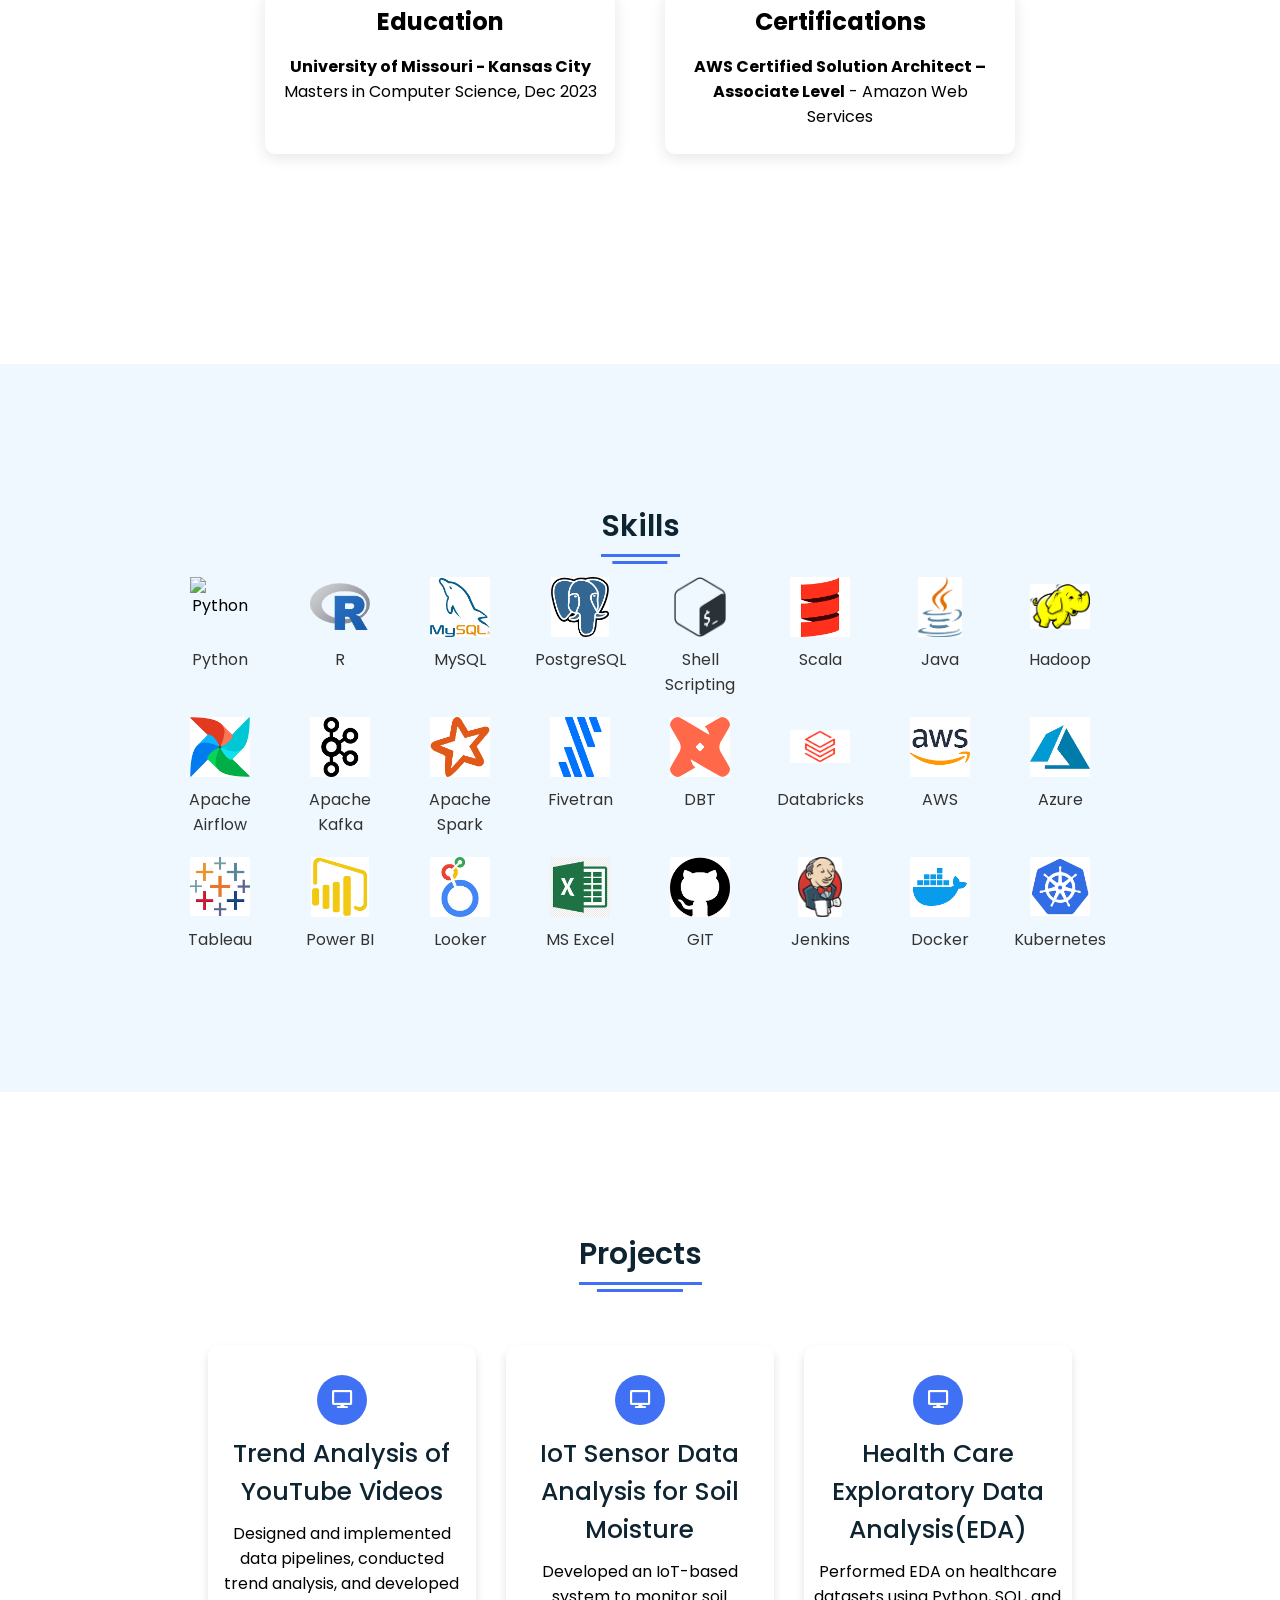
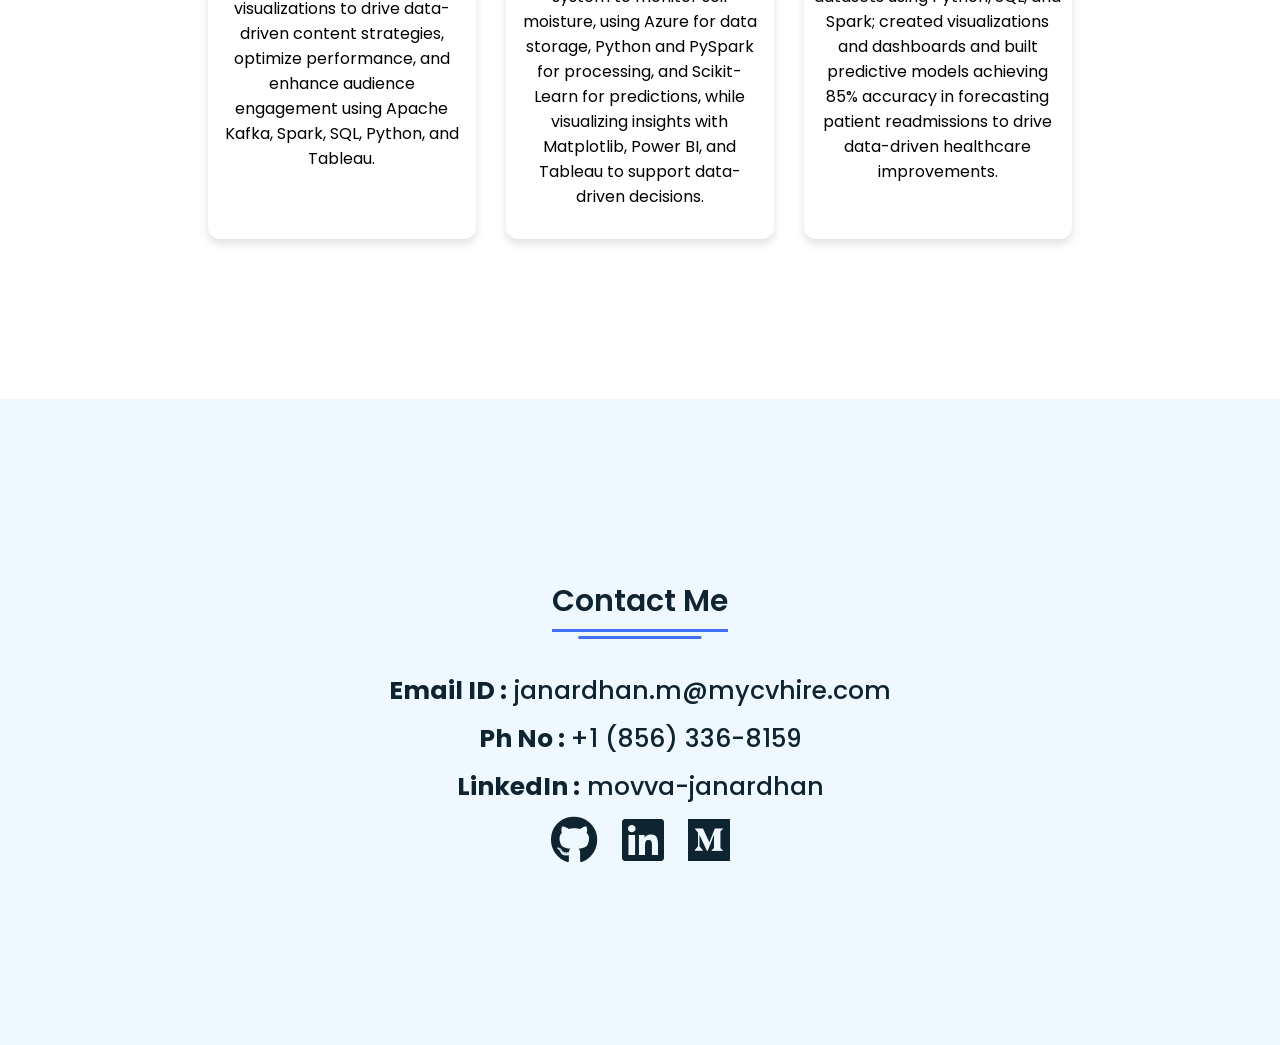
==== commit d9815074: "Update index.html" ====
--- a/index.html
+++ b/index.html
@@ -59,7 +59,7 @@
       <div class="title"><span>About Me</span></div>
       <div class="about-details">
         <div class="left">
-          <img src="images/about.png" alt="" />
+          <img src="Images/about.png" alt="" />
         </div>
         <div class="right">
           <p>
@@ -150,99 +150,99 @@
     <div class="title"><span>Skills</span></div>
     <div class="skills-grid">
       <div class="skill-item">
-        <img src="images/python.png" alt="Python" />
+        <img src="Images/python.png" alt="Python" />
         <p>Python</p>
       </div>
       <div class="skill-item">
-        <img src="images/r.png" alt="R" />
+        <img src="Images/R.png" alt="R" />
         <p>R</p>
       </div>
       <div class="skill-item">
-        <img src="images/mysql.png" alt="MySQL" />
+        <img src="Images/mysql.png" alt="MySQL" />
         <p>MySQL</p>
       </div>
       <div class="skill-item">
-        <img src="images/postgresql.png" alt="PostgreSQL" />
+        <img src="Images/postgresql.png" alt="PostgreSQL" />
         <p>PostgreSQL</p>
       </div>
       <div class="skill-item">
-        <img src="images/bash.png" alt="Shell Scripting" />
+        <img src="Images/bash.png" alt="Shell Scripting" />
         <p>Shell Scripting</p>
       </div>
       <div class="skill-item">
-        <img src="images/scala.png" alt="Scala" />
+        <img src="Images/scala.png" alt="Scala" />
         <p>Scala</p>
       </div>
       <div class="skill-item">
-        <img src="images/java.png" alt="Java" />
+        <img src="Images/java.png" alt="Java" />
         <p>Java</p>
       </div>
       <div class="skill-item">
-        <img src="images/hadoop.png" alt="Hadoop" />
+        <img src="Images/hadoop.png" alt="Hadoop" />
         <p>Hadoop</p>
       </div>
       <div class="skill-item">
-        <img src="images/airflow.png" alt="Apache Airflow 2.7.2" />
+        <img src="Images/airflow.png" alt="Apache Airflow 2.7.2" />
         <p>Apache Airflow</p>
       </div>
       <div class="skill-item">
-        <img src="images/kafka.png" alt="Apache Kafka" />
+        <img src="Images/kafka.png" alt="Apache Kafka" />
         <p>Apache Kafka</p>
       </div>
       <div class="skill-item">
-        <img src="images/spark.png" alt="Apache Spark 3.4" />
+        <img src="Images/spark.png" alt="Apache Spark 3.4" />
         <p>Apache Spark</p>
       </div>
       <div class="skill-item">
-        <img src="images/fivetran.png" alt="Fivetran" />
+        <img src="Images/fivetran.png" alt="Fivetran" />
         <p>Fivetran</p>
       </div>
       <div class="skill-item">
-        <img src="images/dbt.png" alt="DBT (Data Built Tool)" />
+        <img src="Images/dbt.png" alt="DBT (Data Built Tool)" />
         <p>DBT</p>
       </div>
       <div class="skill-item">
-        <img src="images/databricks.png" alt="Databricks" />
+        <img src="Images/databricks.png" alt="Databricks" />
         <p>Databricks</p>
       </div>
       <div class="skill-item">
-        <img src="images/aws.png" alt="AWS" />
+        <img src="Images/aws.png" alt="AWS" />
         <p>AWS</p>
       </div>
       <div class="skill-item">
-        <img src="images/azure.png" alt="Azure" />
+        <img src="Images/azure.png" alt="Azure" />
         <p>Azure</p>
       </div>
       <div class="skill-item">
-        <img src="images/tableau.png" alt="Tableau" />
+        <img src="Images/tableau.png" alt="Tableau" />
         <p>Tableau</p>
       </div>
       <div class="skill-item">
-        <img src="images/powerbi.png" alt="Power BI" />
+        <img src="Images/powerbi.png" alt="Power BI" />
         <p>Power BI</p>
       </div>
       <div class="skill-item">
-        <img src="images/looker.png" alt="Looker" />
+        <img src="Images/looker.png" alt="Looker" />
         <p>Looker</p>
       </div>
       <div class="skill-item">
-        <img src="images/excel.png" alt="MS Excel" />
+        <img src="Images/excel.png" alt="MS Excel" />
         <p>MS Excel</p>
       </div>
       <div class="skill-item">
-        <img src="images/git.png" alt="GIT" />
+        <img src="Images/git.png" alt="GIT" />
         <p>GIT</p>
       </div>
       <div class="skill-item">
-        <img src="images/jenkins.png" alt="Jenkins" />
+        <img src="Images/jenkins.png" alt="Jenkins" />
         <p>Jenkins</p>
       </div>
       <div class="skill-item">
-        <img src="images/docker.png" alt="Docker" />
+        <img src="Images/docker.png" alt="Docker" />
         <p>Docker</p>
       </div>
       <div class="skill-item">
-        <img src="images/kubernetes.png" alt="Kubernetes" />
+        <img src="Images/kubernetes.png" alt="Kubernetes" />
         <p>Kubernetes</p>
       </div>
     </div>
@@ -306,4 +306,4 @@
   <script src="script.js"></script>
 </body>
 
-</html>+</html>
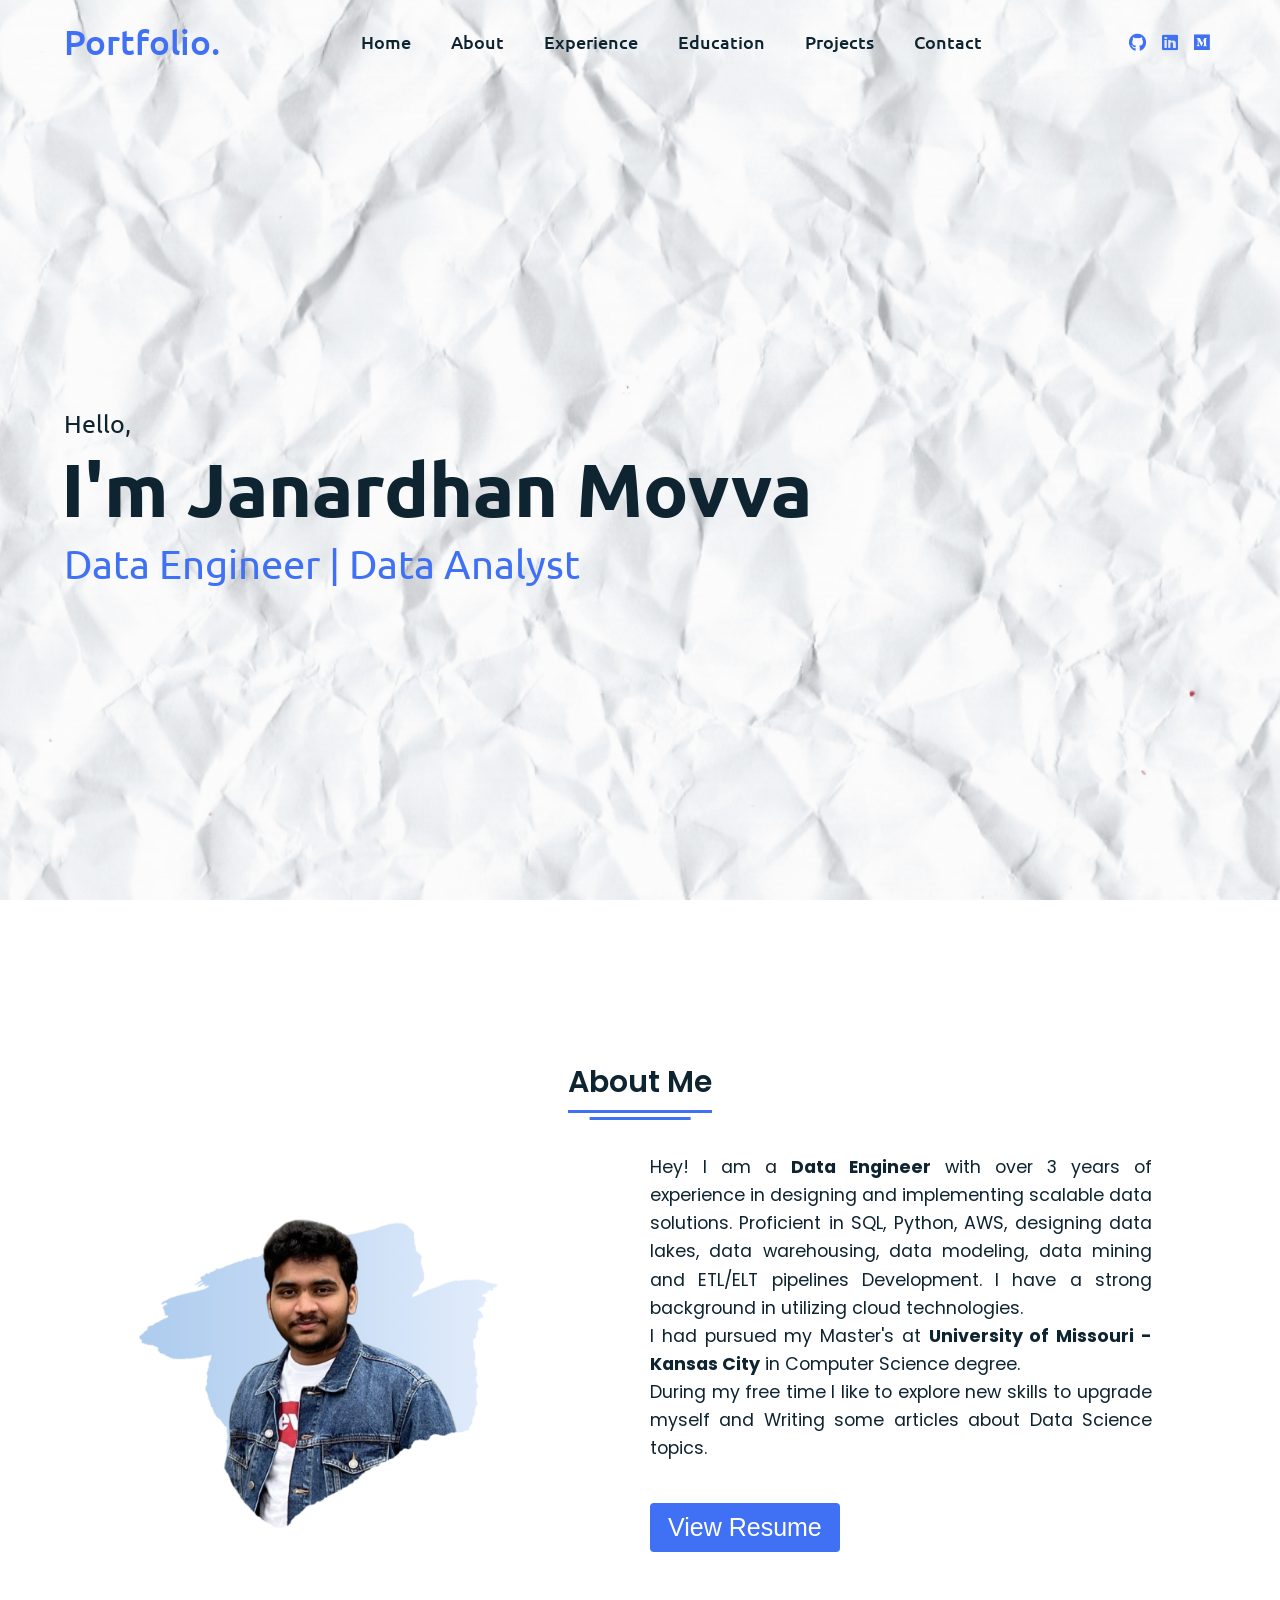
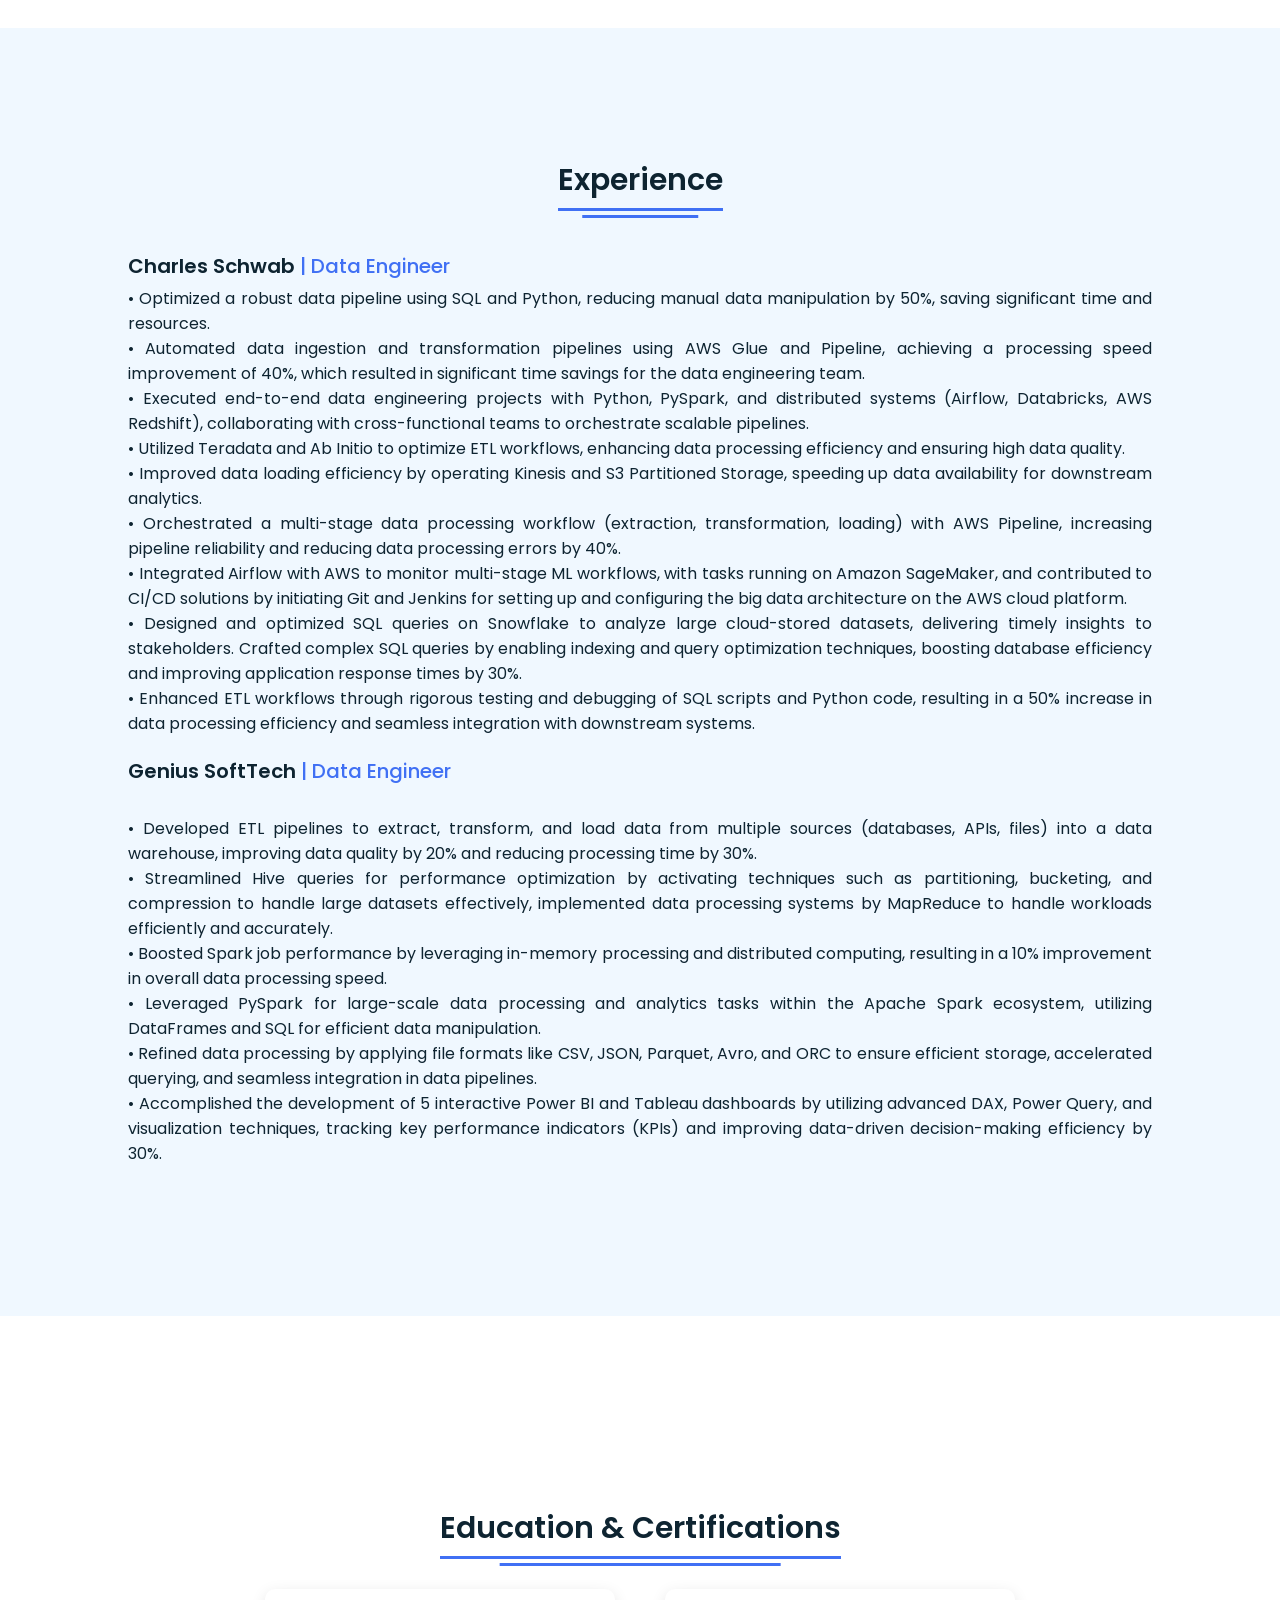
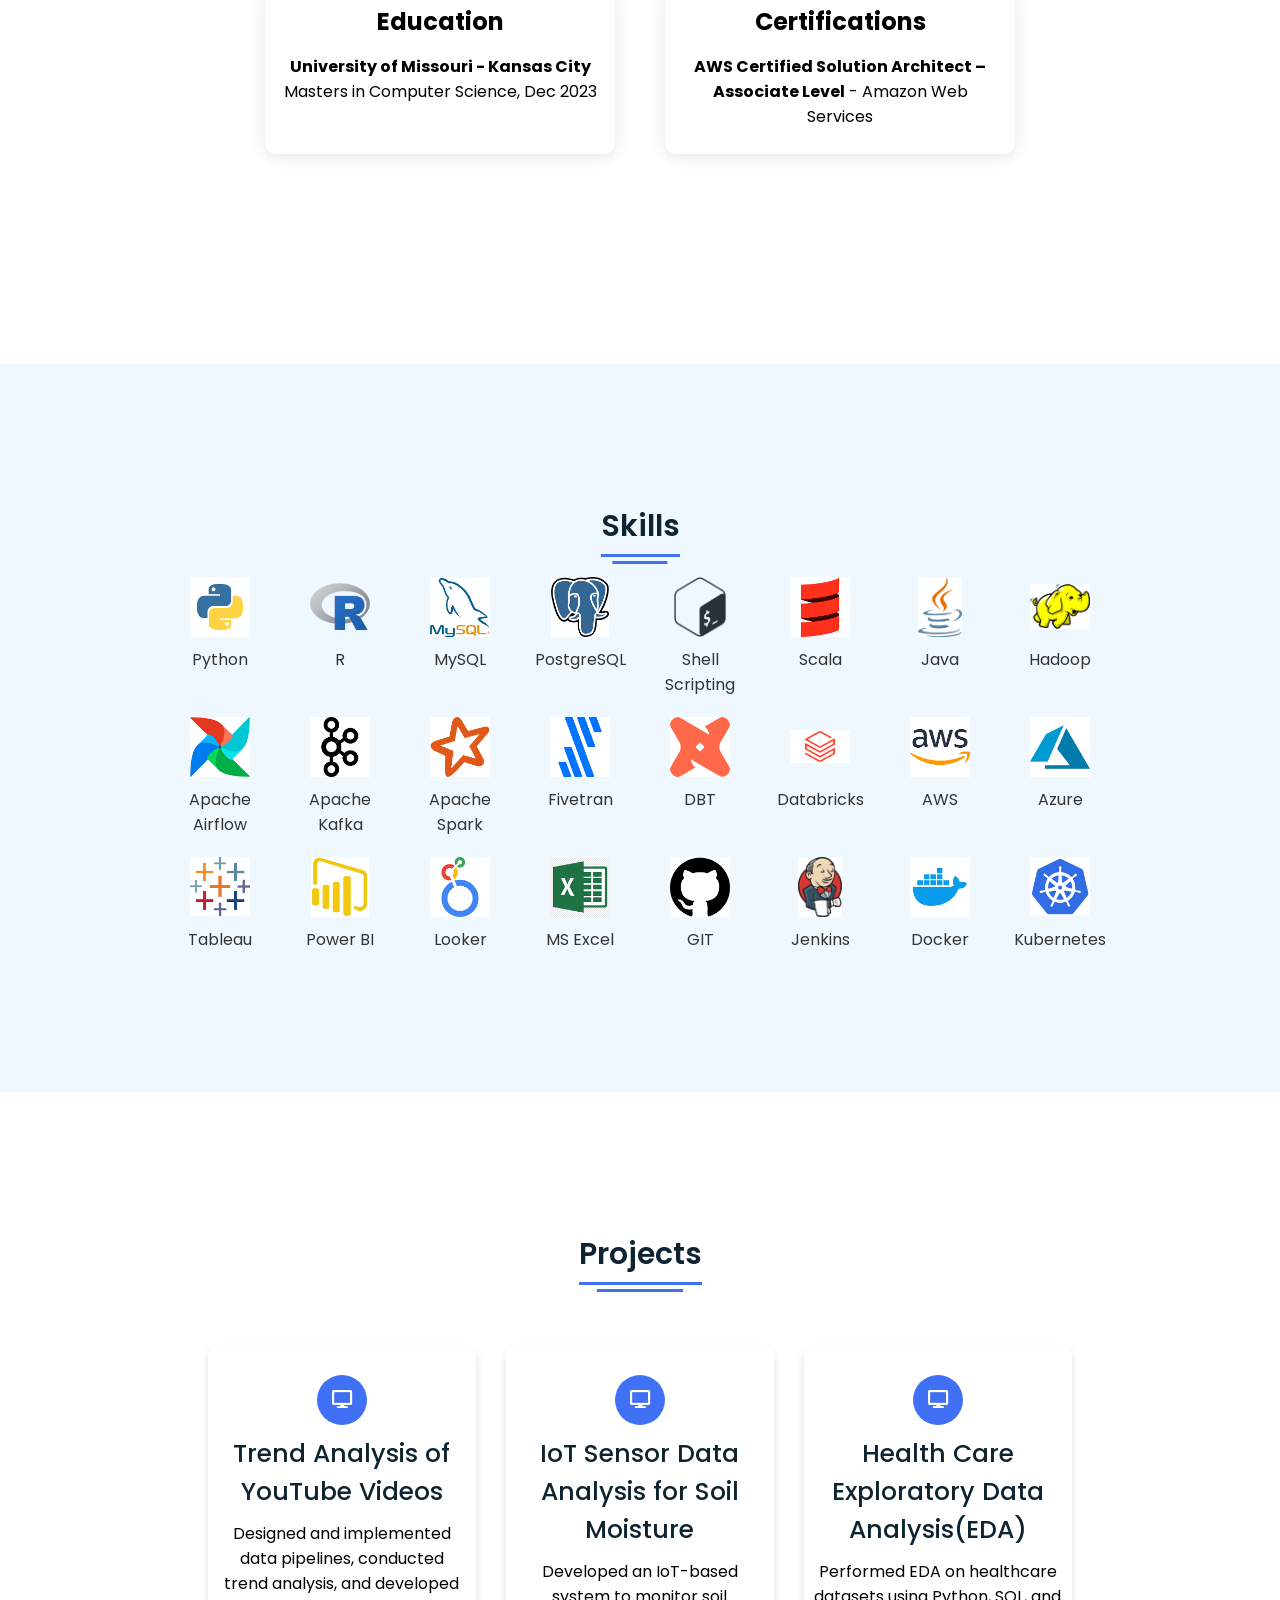
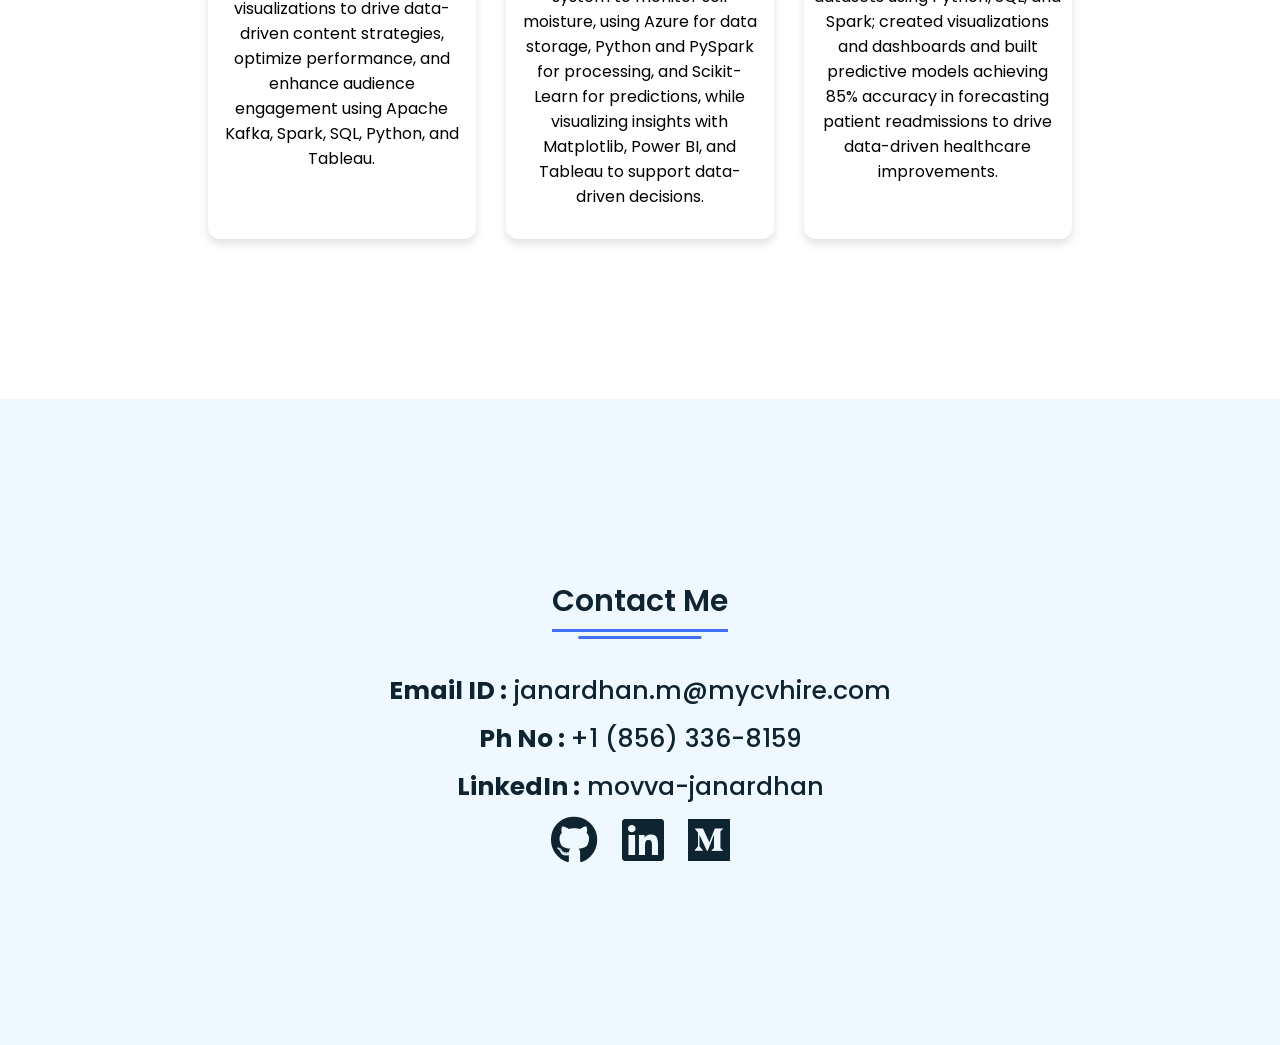
==== commit ee8cf1df: "Update index.html" ====
--- a/index.html
+++ b/index.html
@@ -85,7 +85,7 @@
       <div class="experience-details">
         <div class="text">
           <div class="company-position">
-            <span class="company">Cardinal Health</span> | <span class="position">Data Engineer</span>
+            <span class="company">Charles Schwab</span> | <span class="position">Data Engineer</span>
           </div>
           <p>• Optimized a robust data pipeline using SQL and Python, reducing manual data manipulation by 50%, saving significant time and resources.
             <br>• Automated data ingestion and transformation pipelines using AWS Glue and Pipeline, achieving a processing speed improvement of 40%, which
@@ -106,7 +106,7 @@
         </div>
         <div class="text">
           <div class="company-position">
-            <span class="company">KPIT Technologies</span> | <span class="position">Data Engineer</span>
+            <span class="company">Genius SoftTech</span> | <span class="position">Data Engineer</span>
           </div>
           <p><br>• Developed ETL pipelines to extract, transform, and load data from multiple sources (databases, APIs, files) into a data warehouse, improving data quality by 20% and reducing processing time by 30%. <br>
             • Streamlined Hive queries for performance optimization by activating techniques such as partitioning, bucketing, and compression to handle large datasets effectively, implemented data processing systems by MapReduce to handle workloads efficiently and accurately. <br>
--- a/style.css
+++ b/style.css
@@ -130,7 +130,7 @@
 .home {
   height: 100vh;
   width: 100%;
-  background: url("images/background1.png") no-repeat;
+  background: url("Images/background1.png") no-repeat;
   background-size: cover;
   background-position: center;
   background-attachment: fixed;
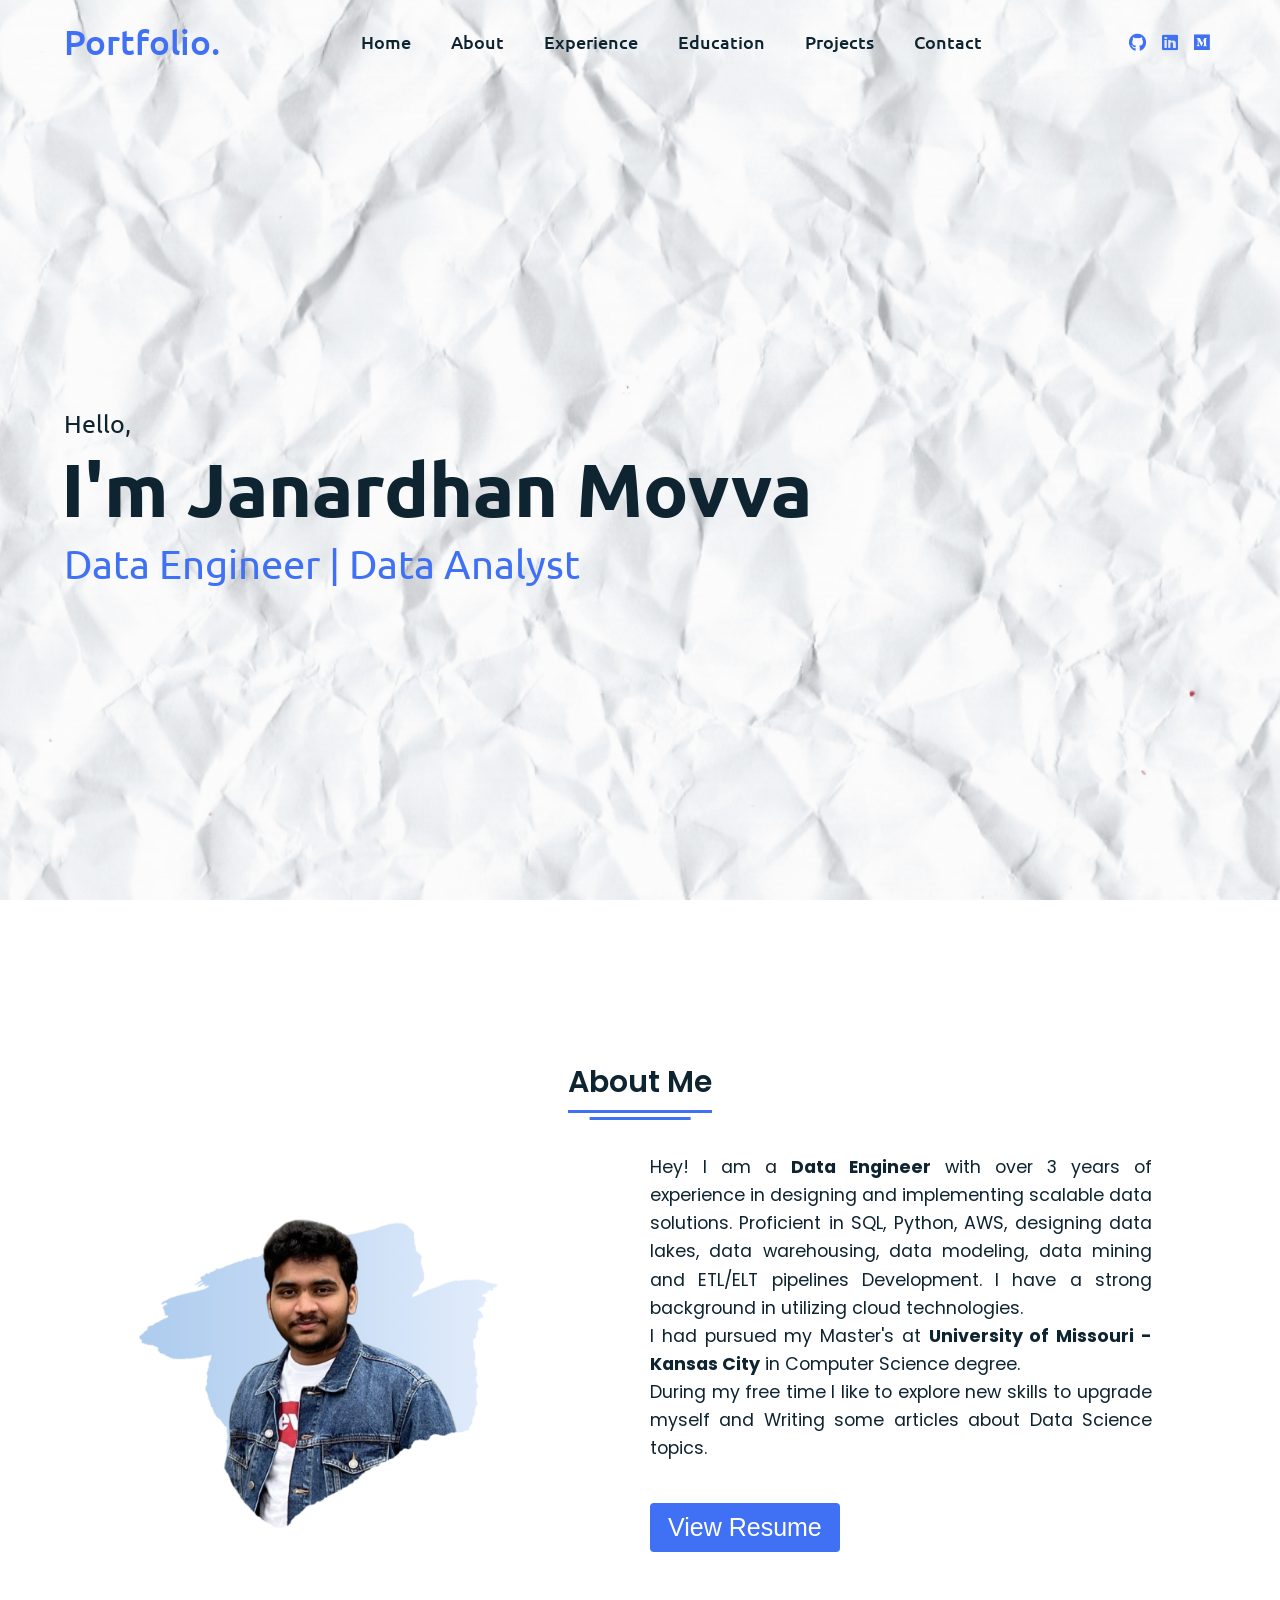
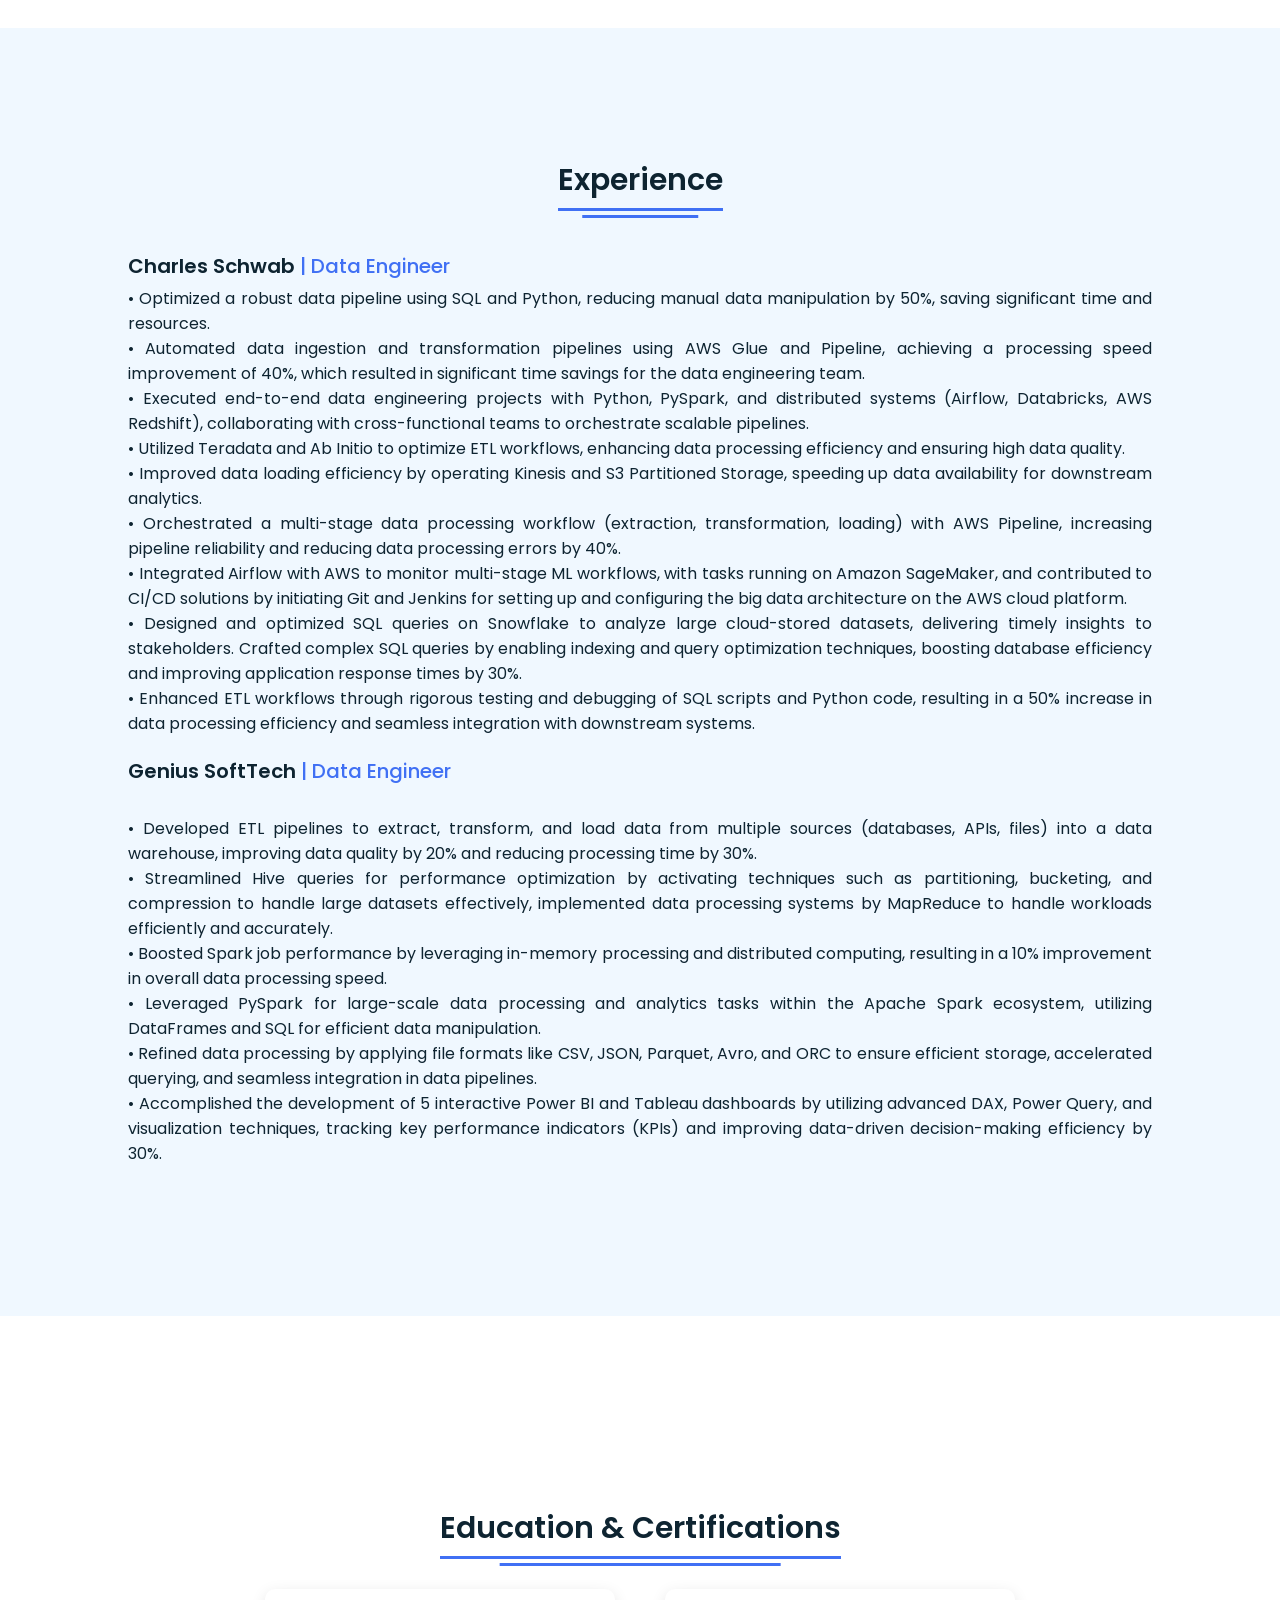
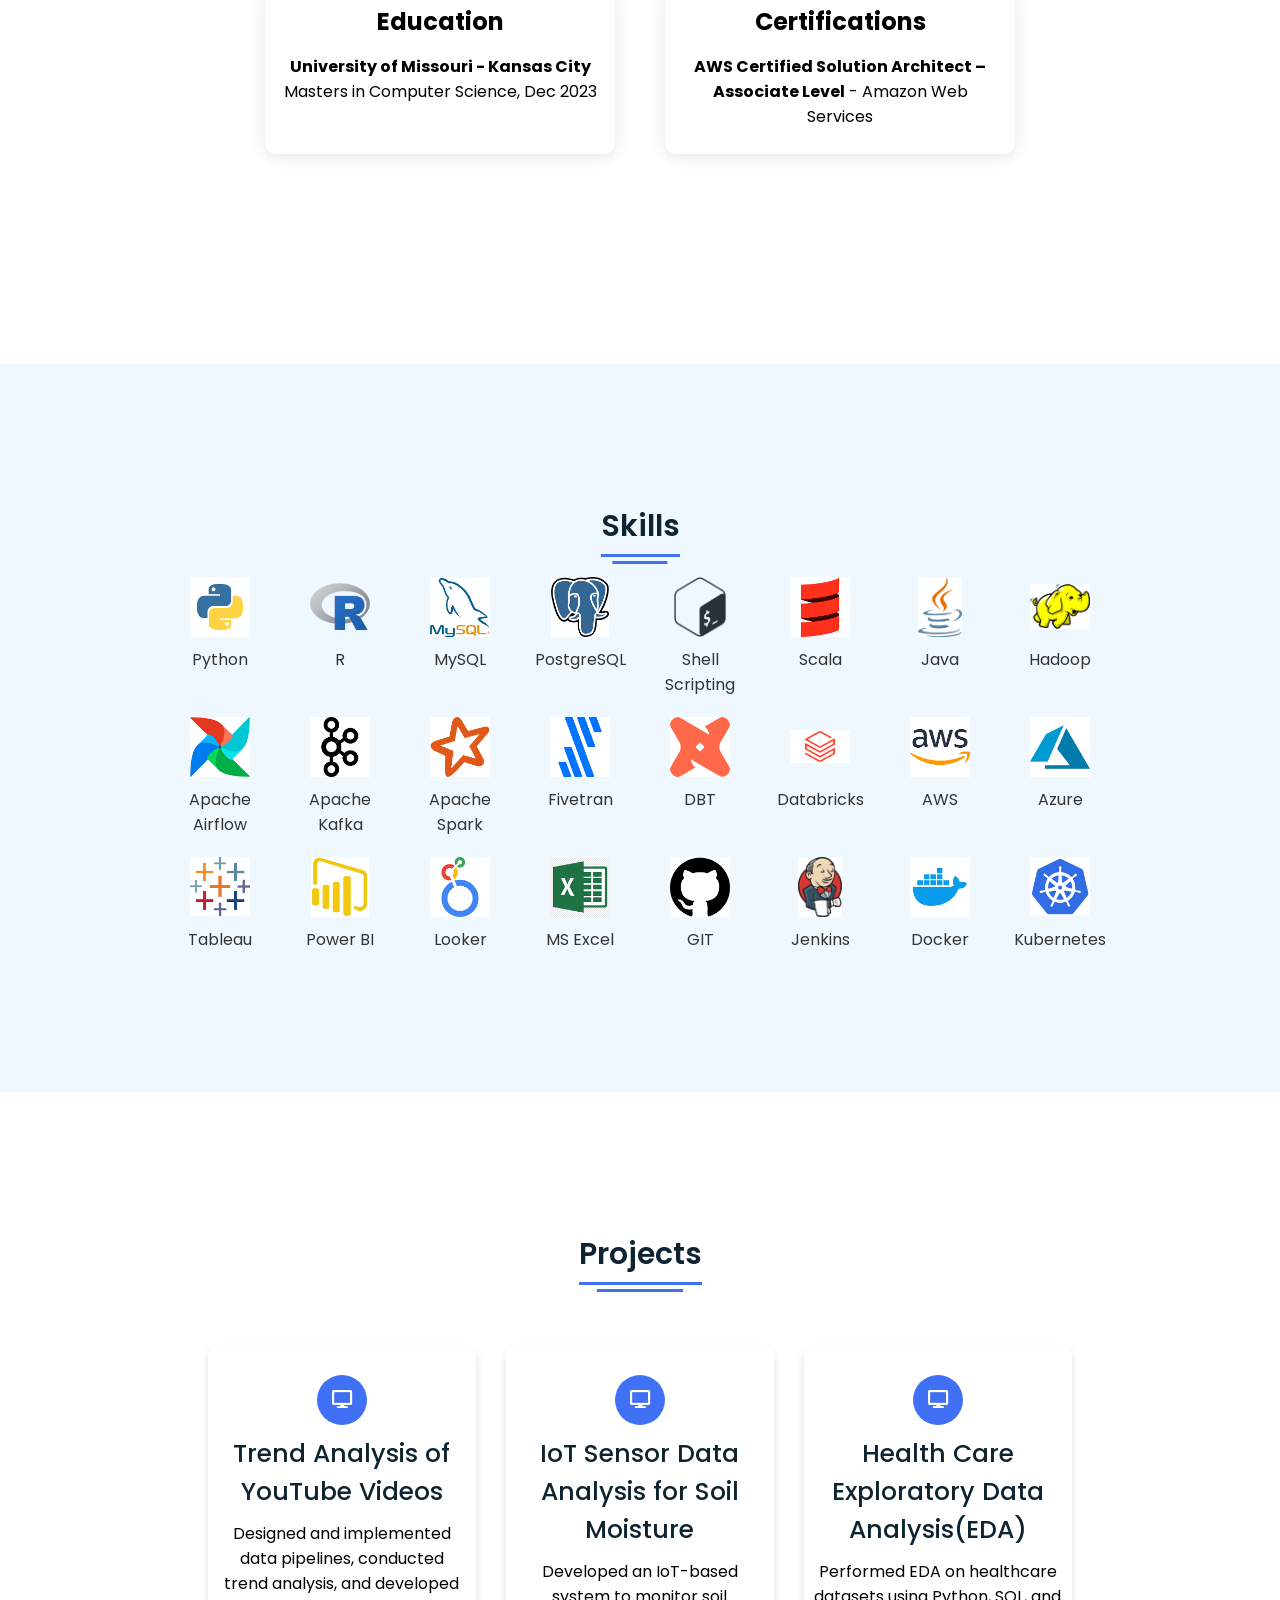
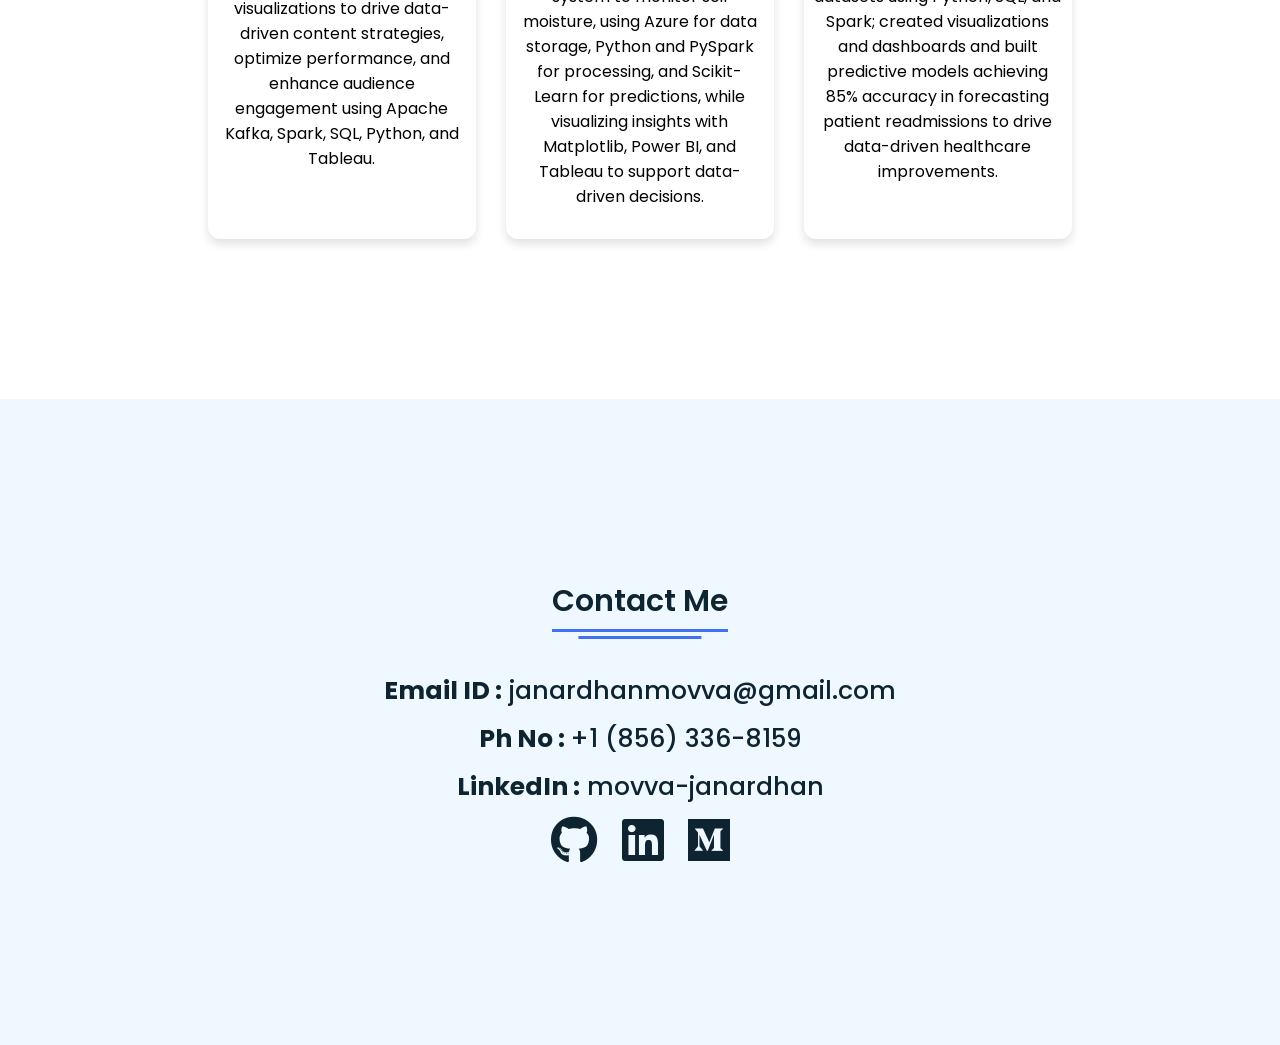
==== commit 882cadc2: "Update index.html" ====
--- a/index.html
+++ b/index.html
@@ -290,7 +290,7 @@
     <div class="content">
       <div class="title"><span>Contact Me</span></div>
       <div class="text">
-        <div class="topic"><strong>Email ID :</strong> janardhan.m@mycvhire.com</div>
+        <div class="topic"><strong>Email ID :</strong> janardhanmovva@gmail.com</div>
         <div class="topic"><strong>Ph No : </strong>+1 (856) 336-8159 </div>
         <div class="topic"><strong>LinkedIn :</strong> movva-janardhan </div>
         <a href="https://github.com/Janardhan-Movva"><i class="fab fa-github"></i></a>
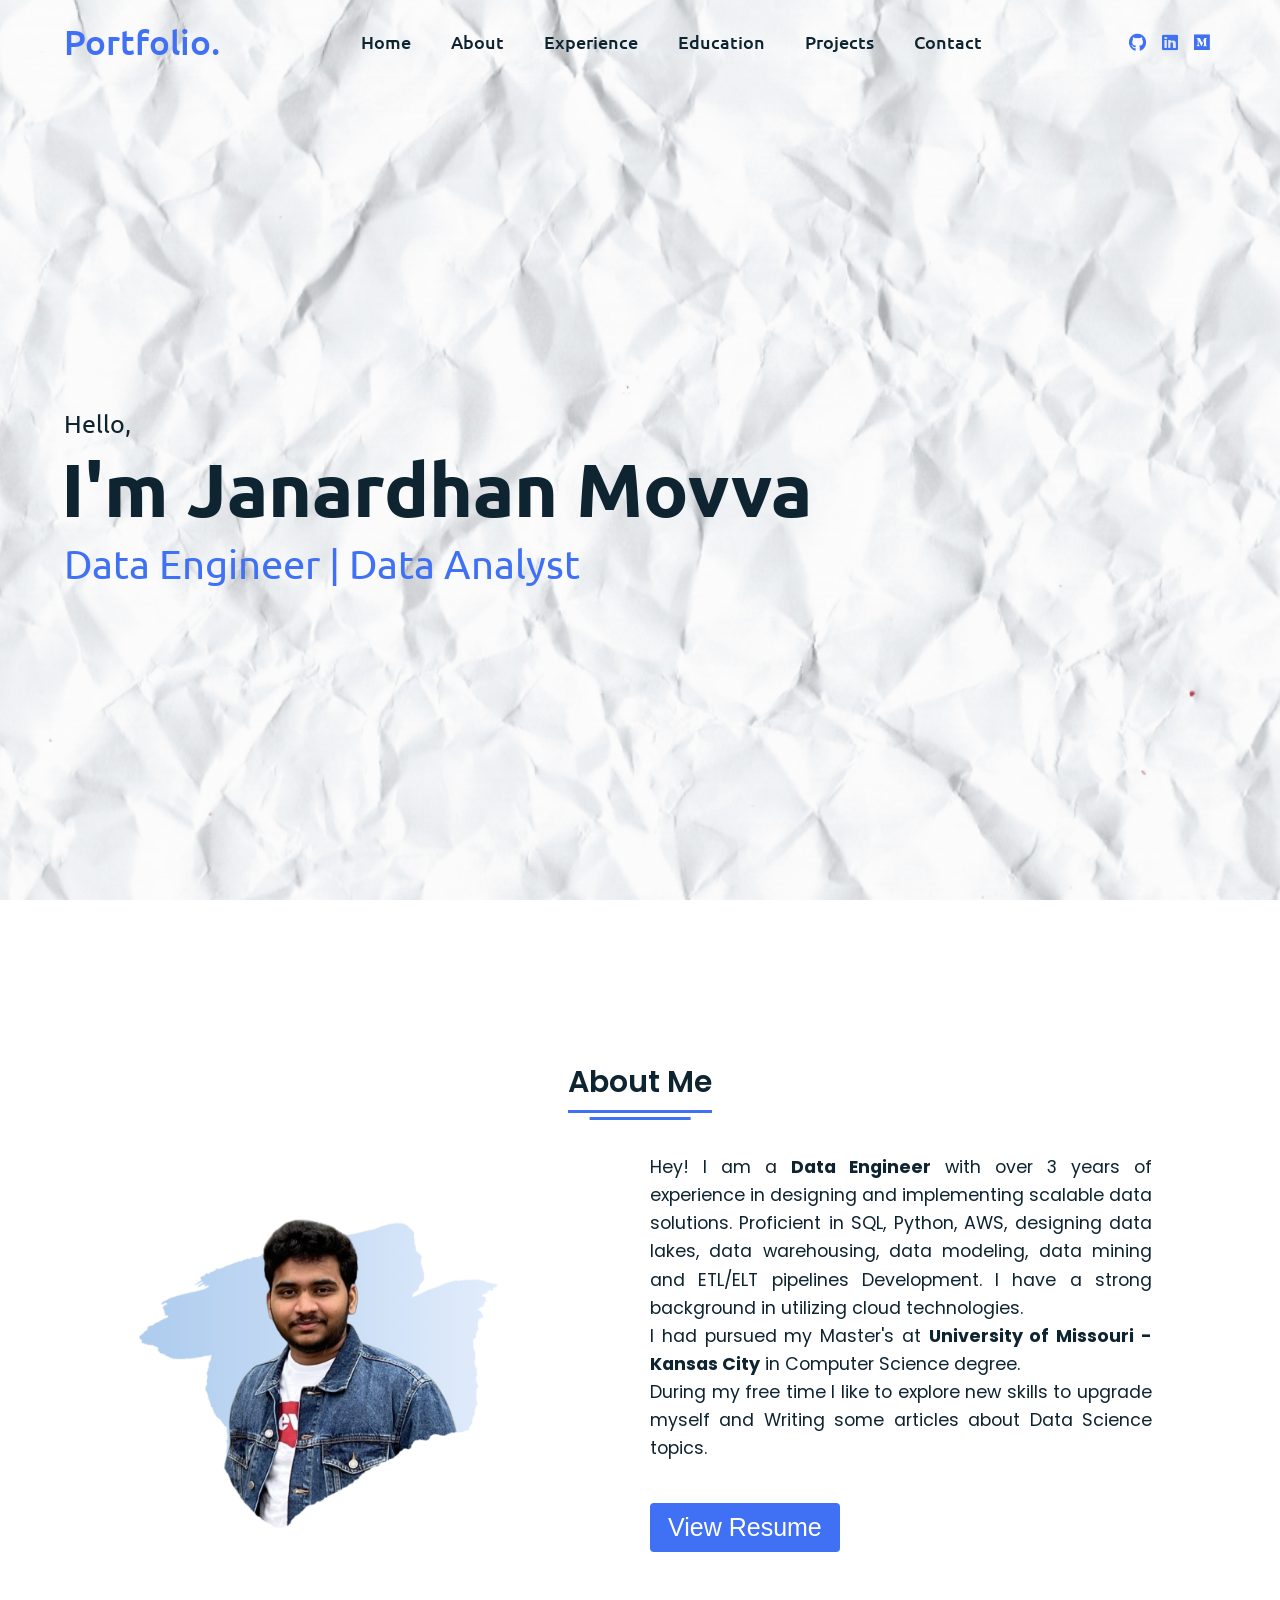
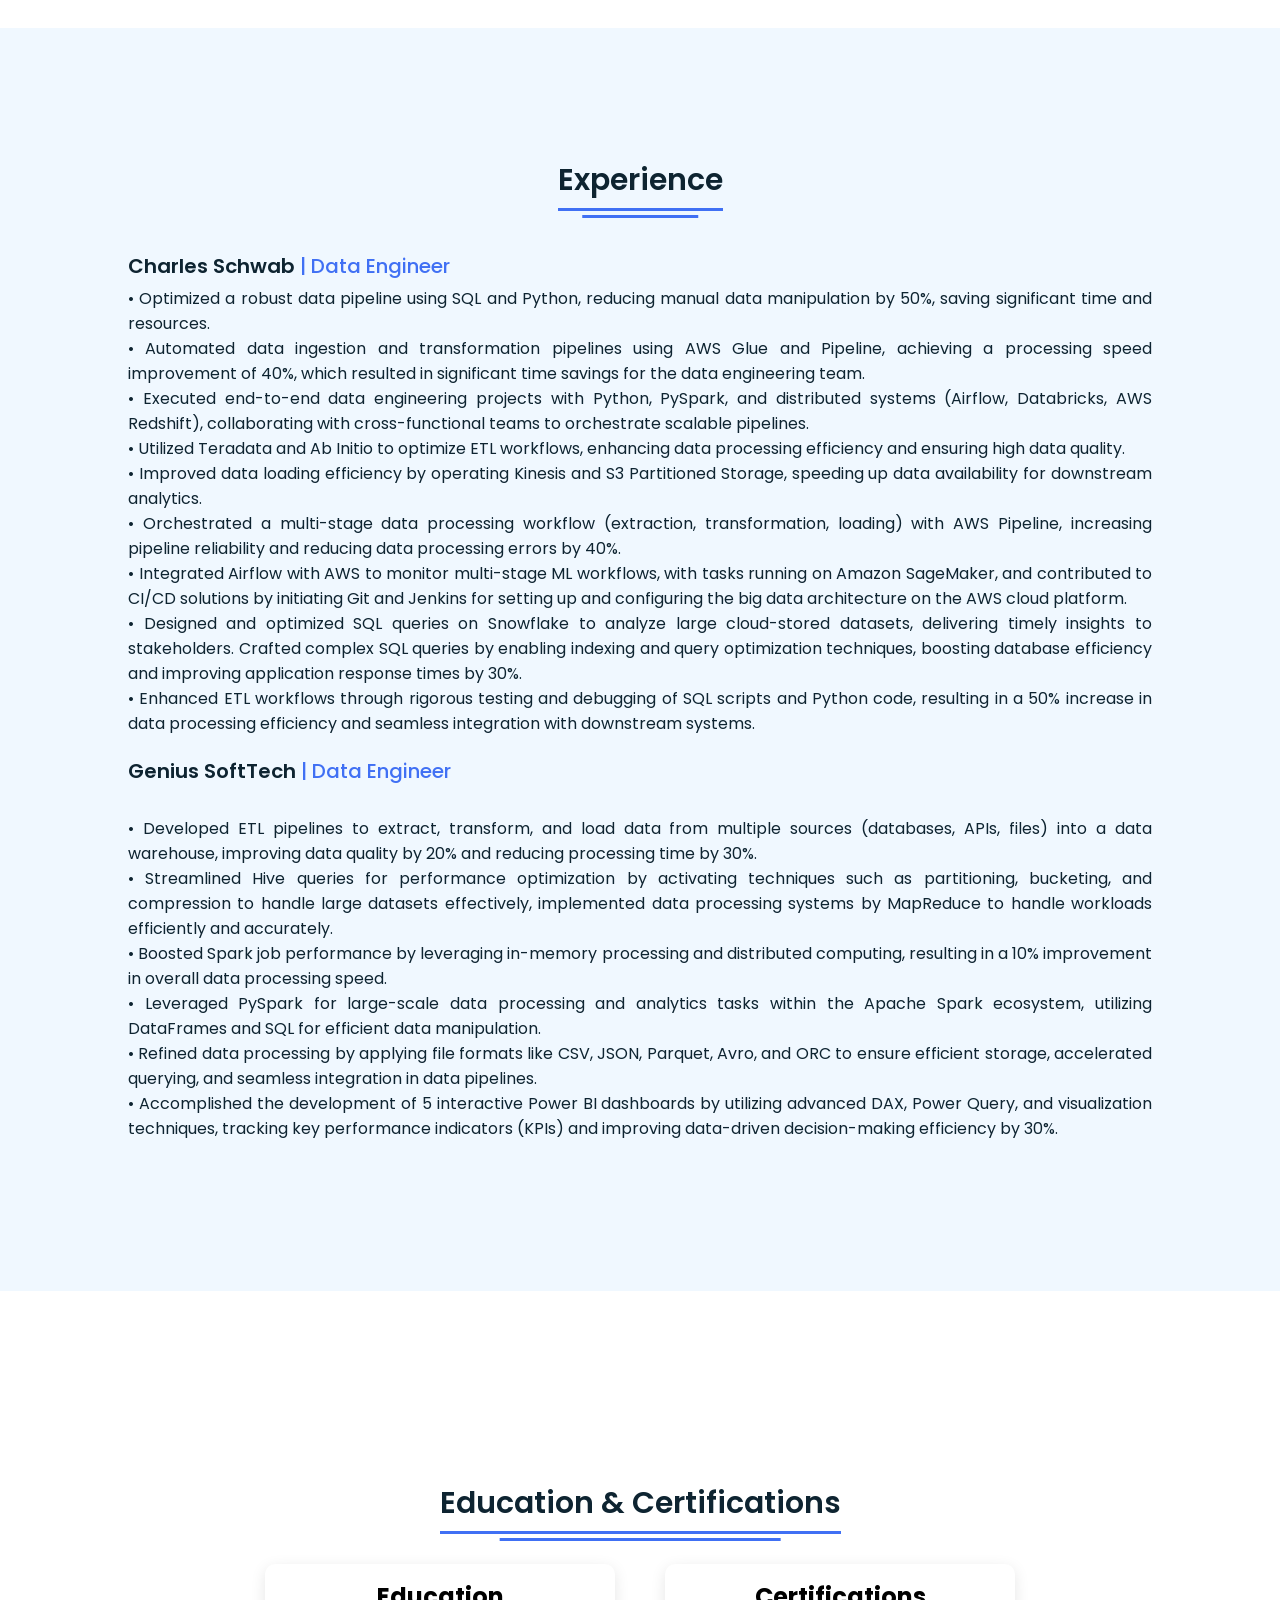
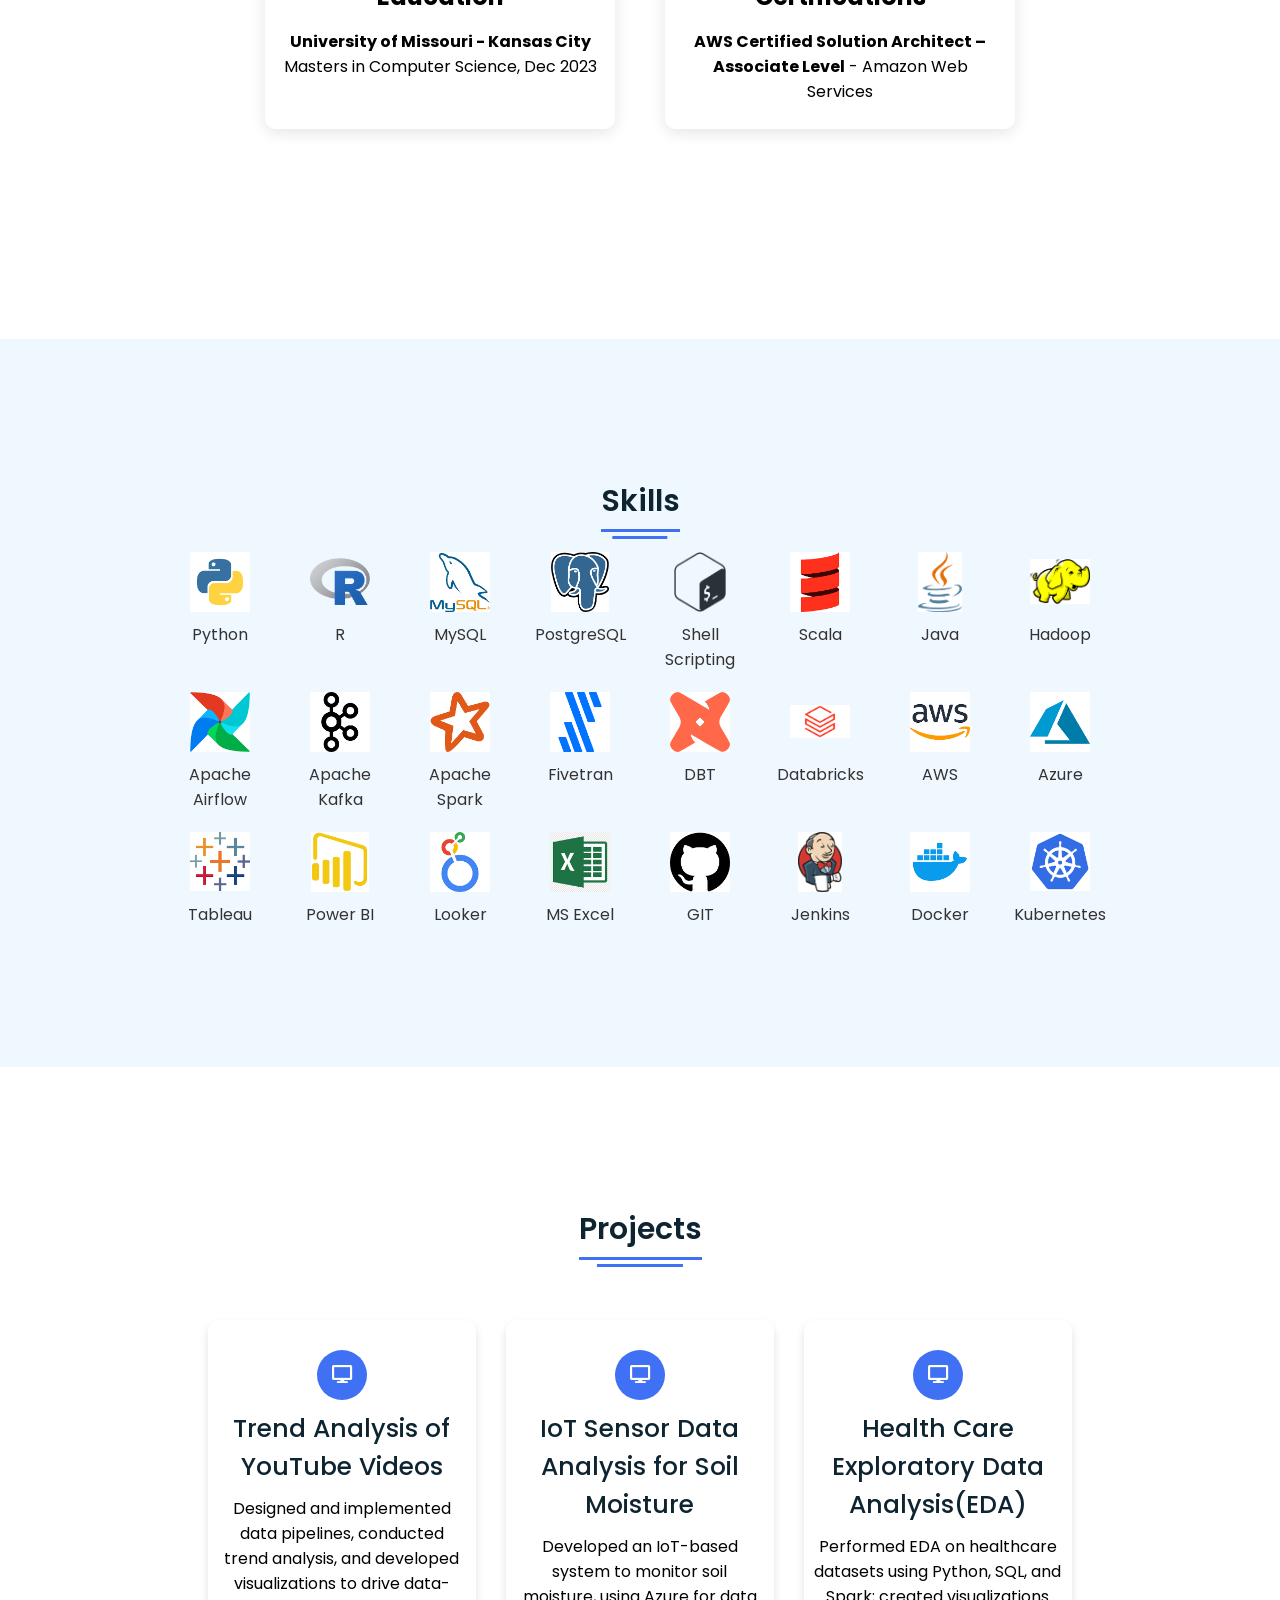
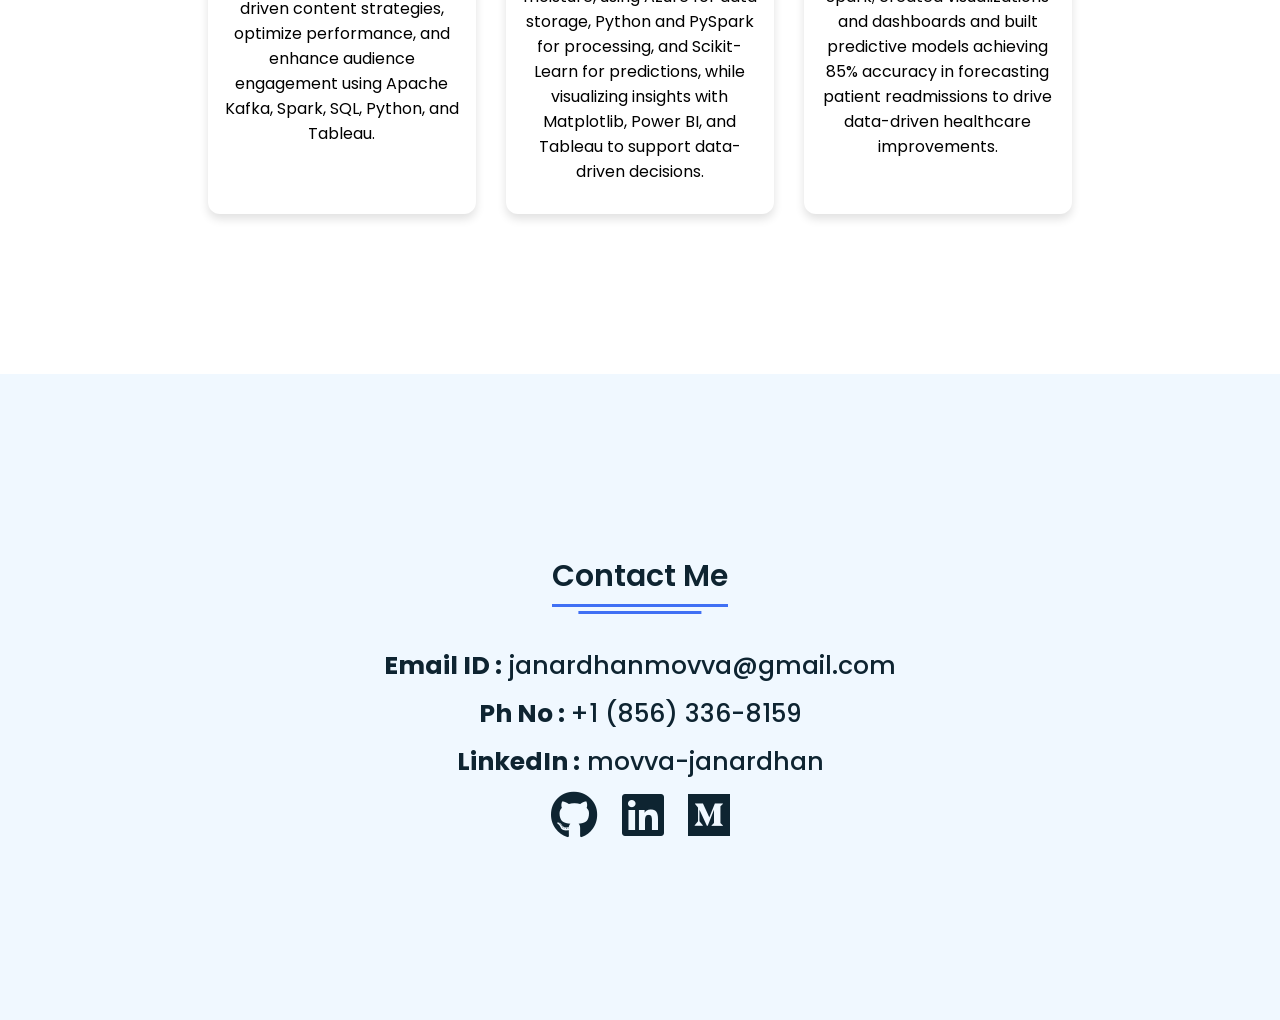
==== commit efdbadfe: "Update index.html" ====
--- a/index.html
+++ b/index.html
@@ -113,7 +113,7 @@
             • Boosted Spark job performance by leveraging in-memory processing and distributed computing, resulting in a 10% improvement in overall data processing speed. <br>
             • Leveraged PySpark for large-scale data processing and analytics tasks within the Apache Spark ecosystem, utilizing DataFrames and SQL for efficient data manipulation. <br>
             • Refined data processing by applying file formats like CSV, JSON, Parquet, Avro, and ORC to ensure efficient storage, accelerated querying, and seamless integration in data pipelines. <br>
-            • Accomplished the development of 5 interactive Power BI and Tableau dashboards by utilizing advanced DAX, Power Query, and visualization techniques, tracking key performance indicators (KPIs) and improving data-driven decision-making efficiency by 30%. <br></p>
+            • Accomplished the development of 5 interactive Power BI dashboards by utilizing advanced DAX, Power Query, and visualization techniques, tracking key performance indicators (KPIs) and improving data-driven decision-making efficiency by 30%. <br></p>
         </div>
       </div>
     </div>
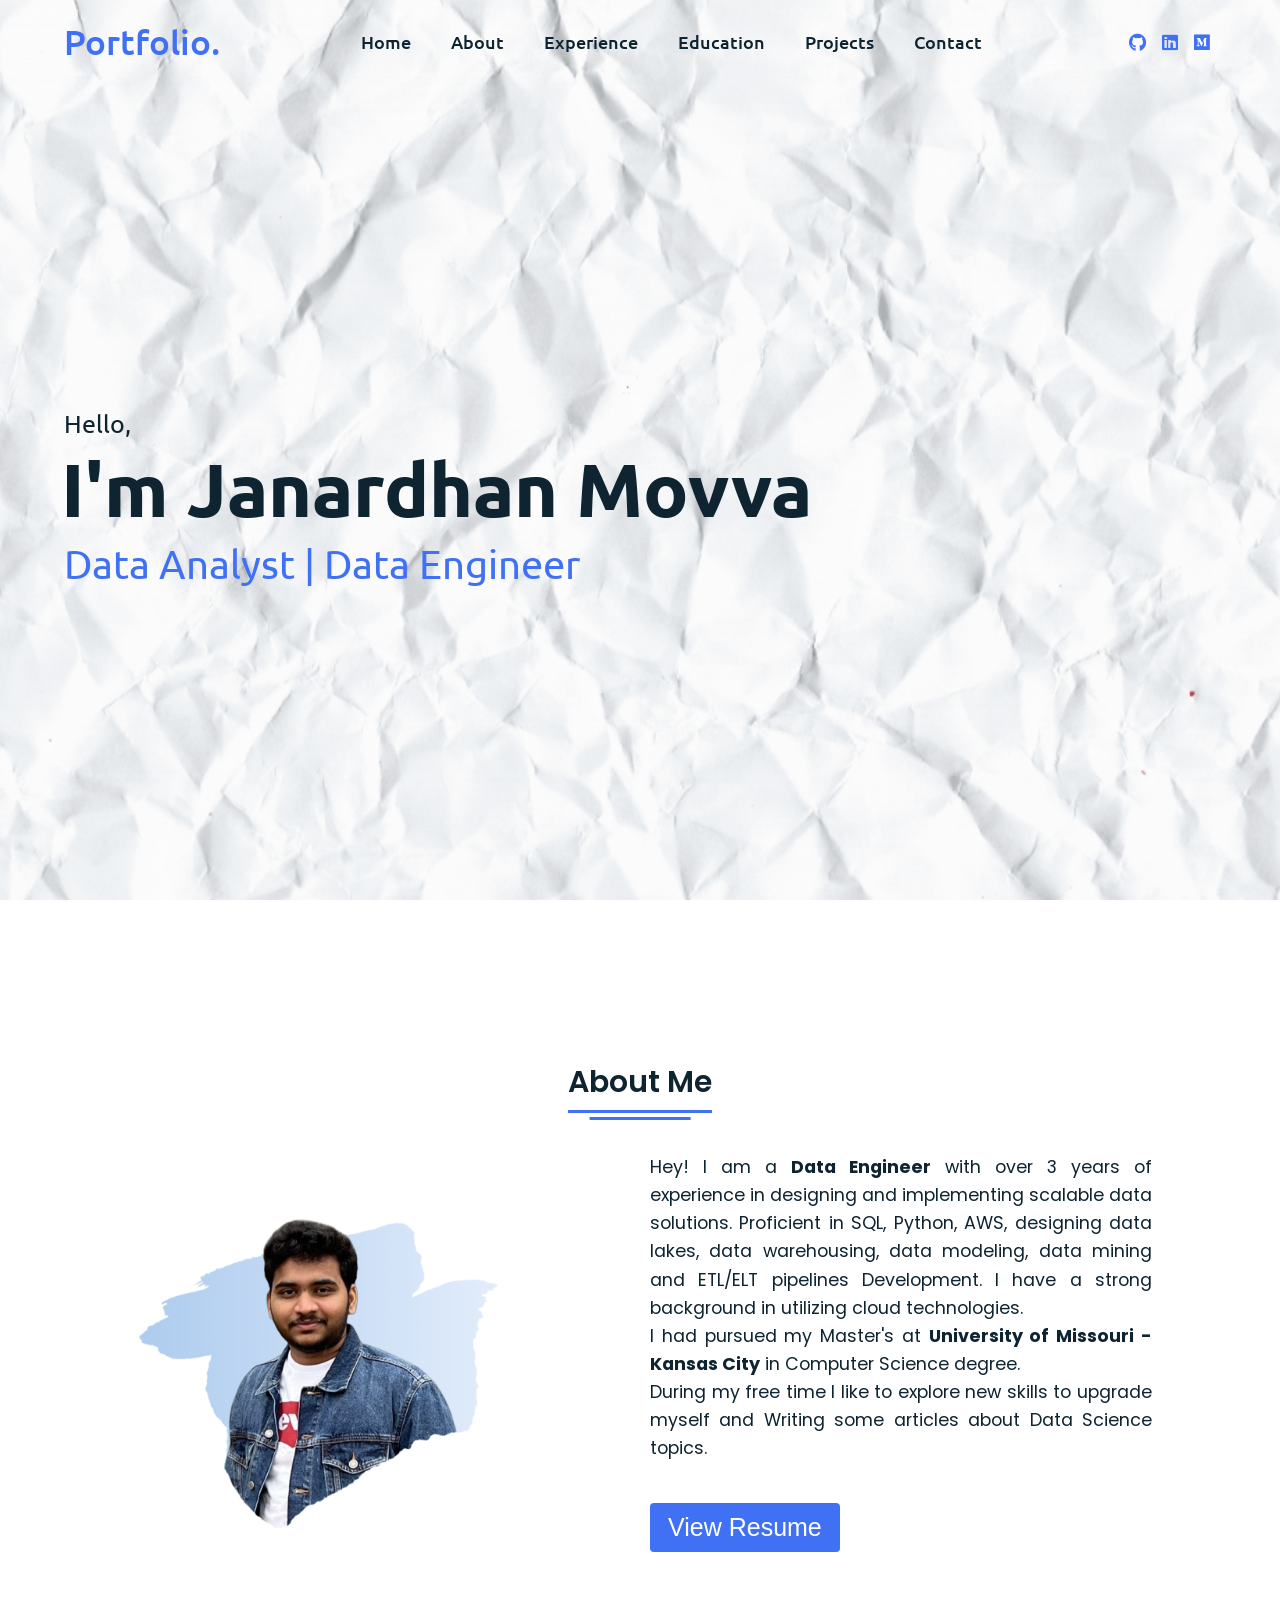
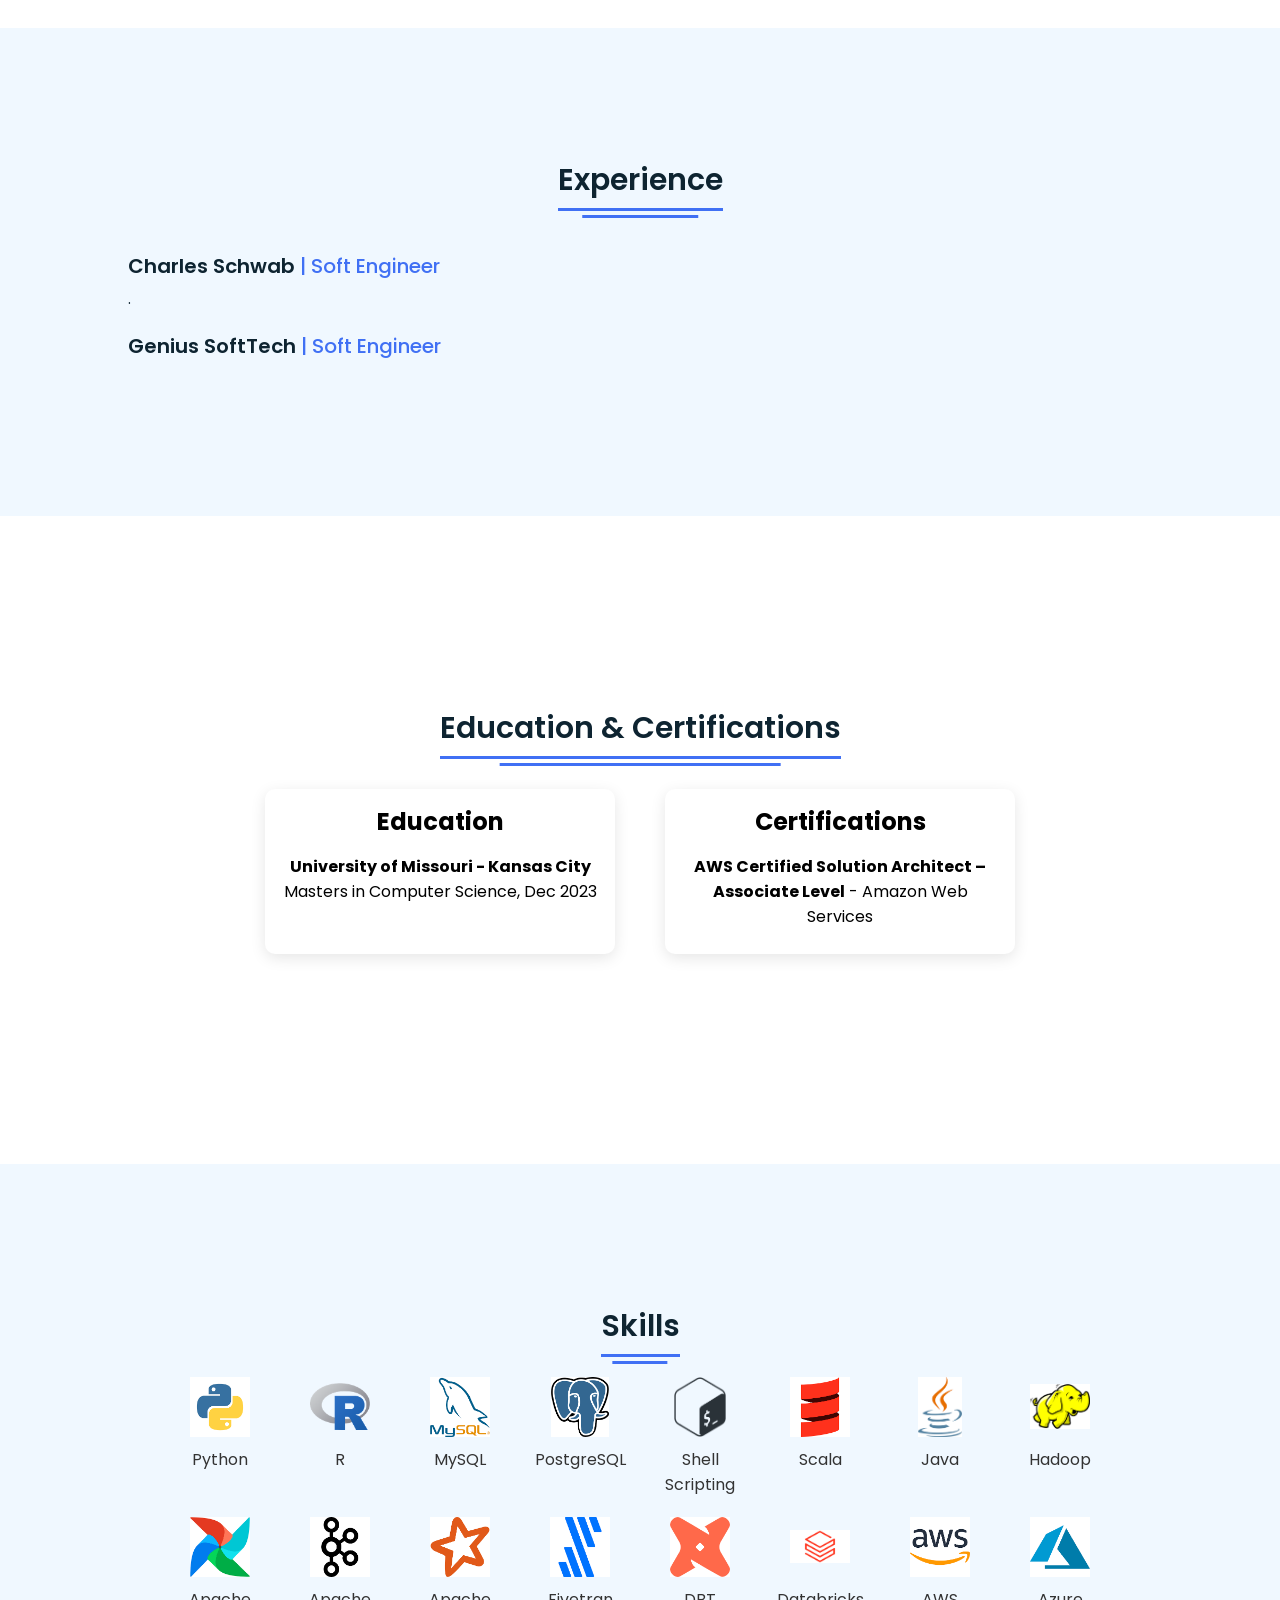
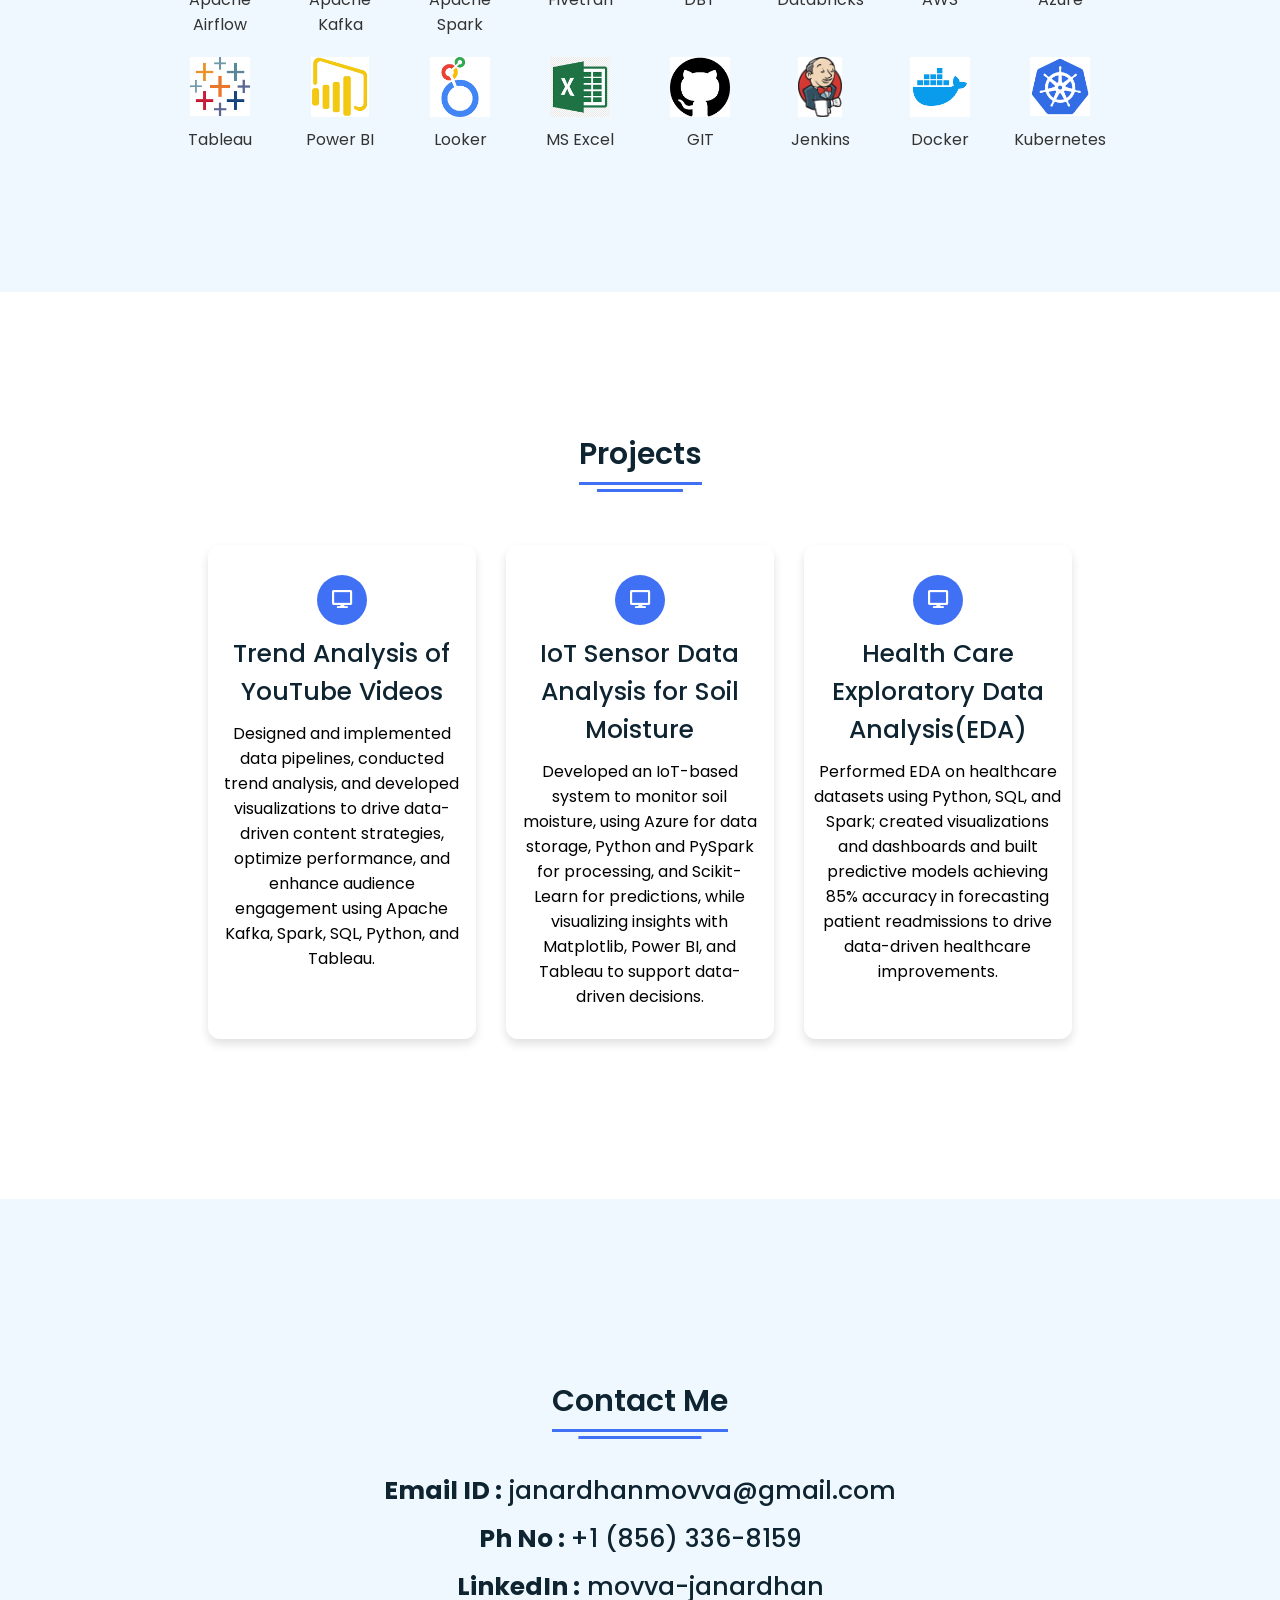
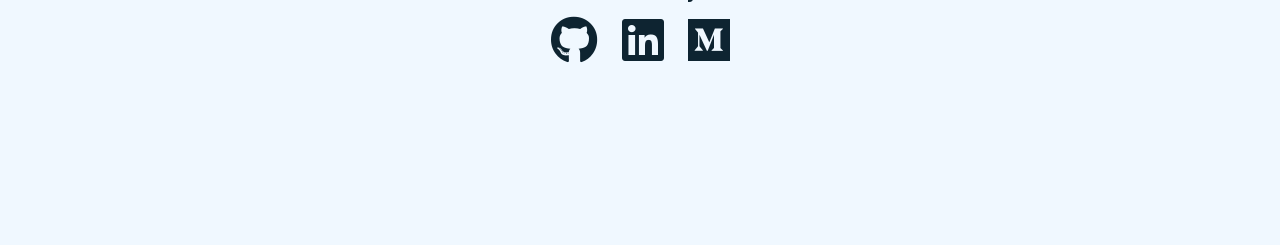
==== commit 2a492642: "Update index.html" ====
--- a/index.html
+++ b/index.html
@@ -48,7 +48,7 @@
       <div class="text">
         <div class="text-one">Hello,</div>
         <div class="text-two">I'm Janardhan Movva</div>
-        <div class="text-three">Data Engineer | Data Analyst</div>
+        <div class="text-three">Data Analyst | Data Engineer</div>
       </div>
     </div>
   </section>
@@ -85,35 +85,15 @@
       <div class="experience-details">
         <div class="text">
           <div class="company-position">
-            <span class="company">Charles Schwab</span> | <span class="position">Data Engineer</span>
-          </div>
-          <p>• Optimized a robust data pipeline using SQL and Python, reducing manual data manipulation by 50%, saving significant time and resources.
-            <br>• Automated data ingestion and transformation pipelines using AWS Glue and Pipeline, achieving a processing speed improvement of 40%, which
-            resulted in significant time savings for the data engineering team.
-            <br>• Executed end-to-end data engineering projects with Python, PySpark, and distributed systems (Airflow, Databricks, AWS Redshift), collaborating
-            with cross-functional teams to orchestrate scalable pipelines.
-            <br>• Utilized Teradata and Ab Initio to optimize ETL workflows, enhancing data processing efficiency and ensuring high data quality.
-            <br>• Improved data loading efficiency by operating Kinesis and S3 Partitioned Storage, speeding up data availability for downstream analytics.
-            <br>• Orchestrated a multi-stage data processing workflow (extraction, transformation, loading) with AWS Pipeline, increasing pipeline reliability
-            and reducing data processing errors by 40%.
-            <br>• Integrated Airflow with AWS to monitor multi-stage ML workflows, with tasks running on Amazon SageMaker, and contributed to CI/CD
-            solutions by initiating Git and Jenkins for setting up and configuring the big data architecture on the AWS cloud platform.
-            <br>• Designed and optimized SQL queries on Snowflake to analyze large cloud-stored datasets, delivering timely insights to stakeholders. Crafted
-            complex SQL queries by enabling indexing and query optimization techniques, boosting database efficiency and improving application response
-            times by 30%.
-            <br>• Enhanced ETL workflows through rigorous testing and debugging of SQL scripts and Python code, resulting in a 50% increase in data processing
-            efficiency and seamless integration with downstream systems.</p>
+            <span class="company">Charles Schwab</span> | <span class="position">Soft Engineer</span>
+          </div>
+          <p>.</p>
         </div>
         <div class="text">
           <div class="company-position">
-            <span class="company">Genius SoftTech</span> | <span class="position">Data Engineer</span>
-          </div>
-          <p><br>• Developed ETL pipelines to extract, transform, and load data from multiple sources (databases, APIs, files) into a data warehouse, improving data quality by 20% and reducing processing time by 30%. <br>
-            • Streamlined Hive queries for performance optimization by activating techniques such as partitioning, bucketing, and compression to handle large datasets effectively, implemented data processing systems by MapReduce to handle workloads efficiently and accurately. <br>
-            • Boosted Spark job performance by leveraging in-memory processing and distributed computing, resulting in a 10% improvement in overall data processing speed. <br>
-            • Leveraged PySpark for large-scale data processing and analytics tasks within the Apache Spark ecosystem, utilizing DataFrames and SQL for efficient data manipulation. <br>
-            • Refined data processing by applying file formats like CSV, JSON, Parquet, Avro, and ORC to ensure efficient storage, accelerated querying, and seamless integration in data pipelines. <br>
-            • Accomplished the development of 5 interactive Power BI dashboards by utilizing advanced DAX, Power Query, and visualization techniques, tracking key performance indicators (KPIs) and improving data-driven decision-making efficiency by 30%. <br></p>
+            <span class="company">Genius SoftTech</span> | <span class="position">Soft Engineer</span>
+          </div>
+          <p></p>
         </div>
       </div>
     </div>
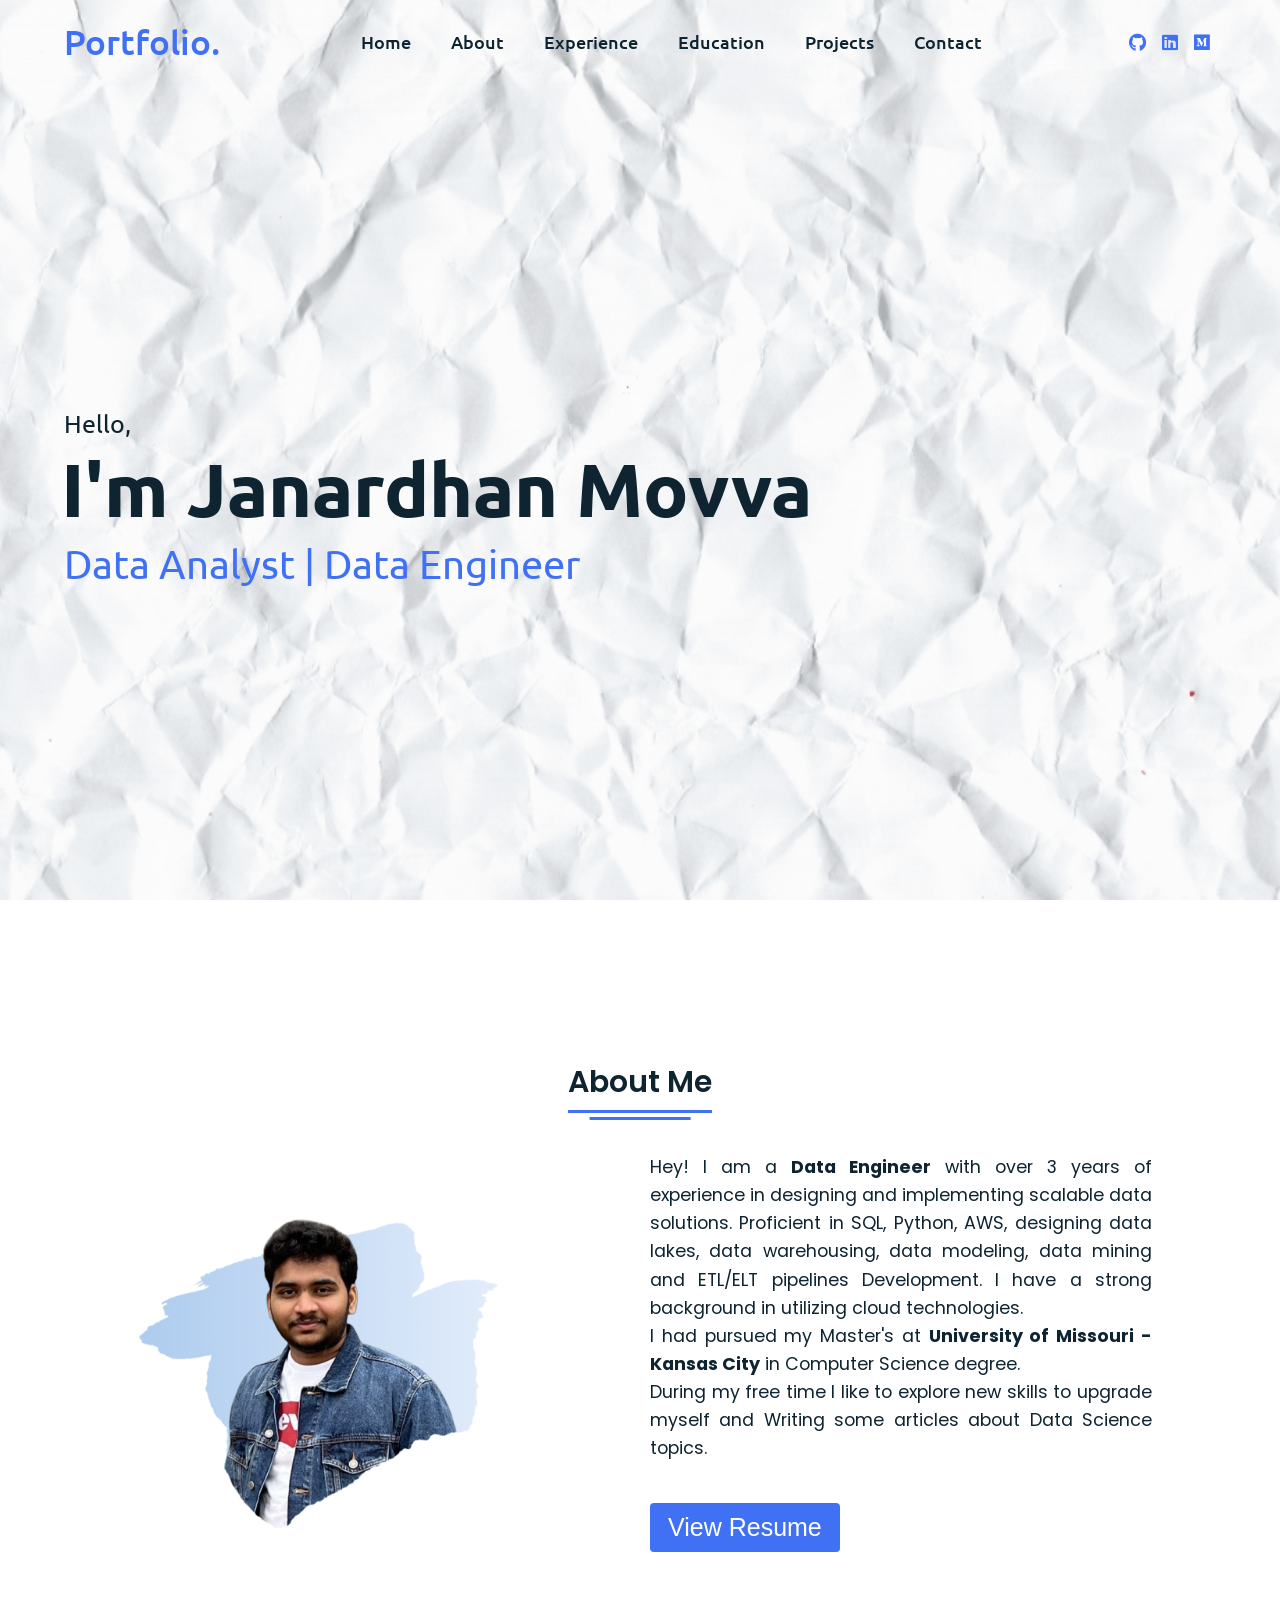
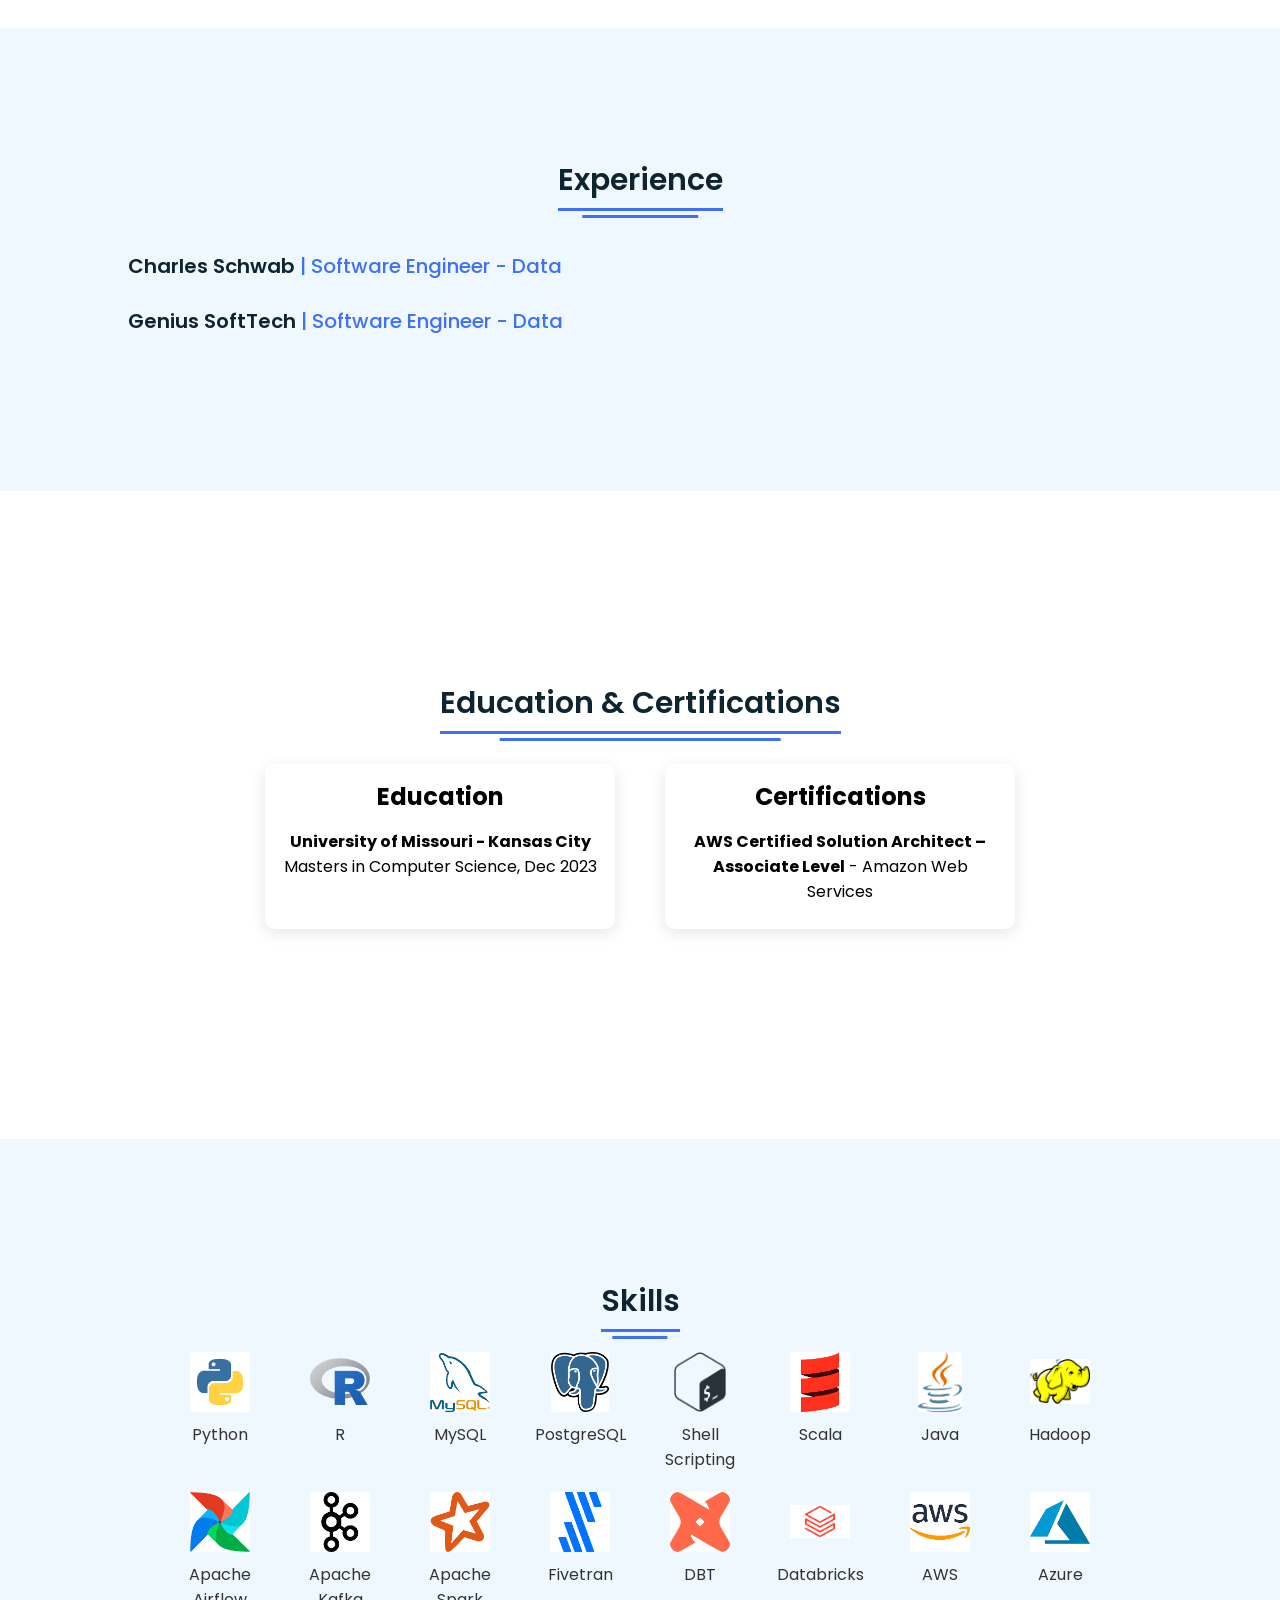
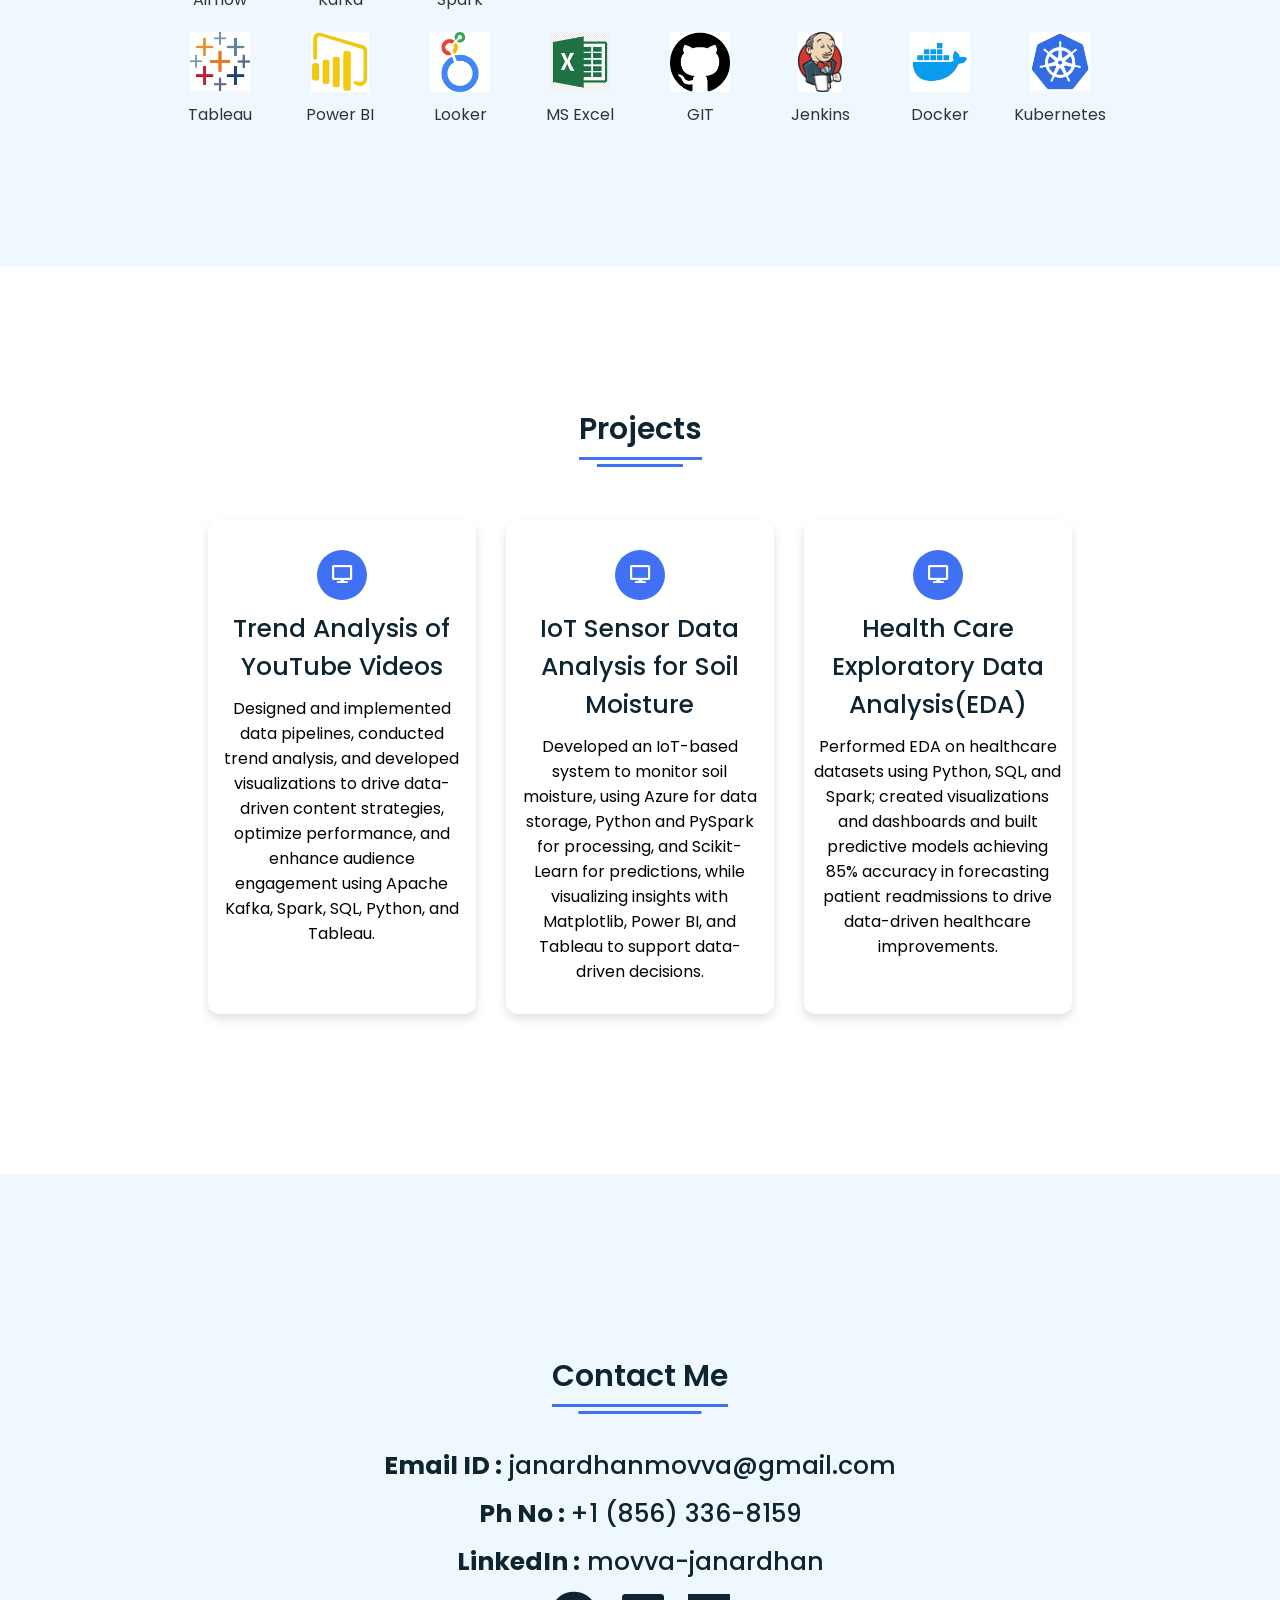
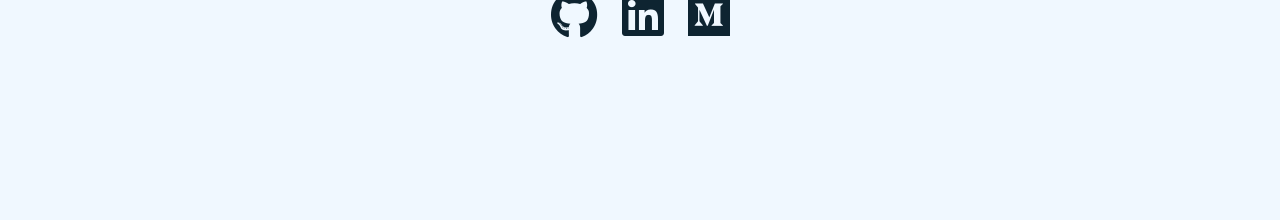
==== commit bf228f71: "Update index.html" ====
--- a/index.html
+++ b/index.html
@@ -85,13 +85,13 @@
       <div class="experience-details">
         <div class="text">
           <div class="company-position">
-            <span class="company">Charles Schwab</span> | <span class="position">Soft Engineer</span>
-          </div>
-          <p>.</p>
+            <span class="company">Charles Schwab</span> | <span class="position">Software Engineer - Data</span>
+          </div>
+          <p></p>
         </div>
         <div class="text">
           <div class="company-position">
-            <span class="company">Genius SoftTech</span> | <span class="position">Soft Engineer</span>
+            <span class="company">Genius SoftTech</span> | <span class="position">Software Engineer - Data</span>
           </div>
           <p></p>
         </div>
